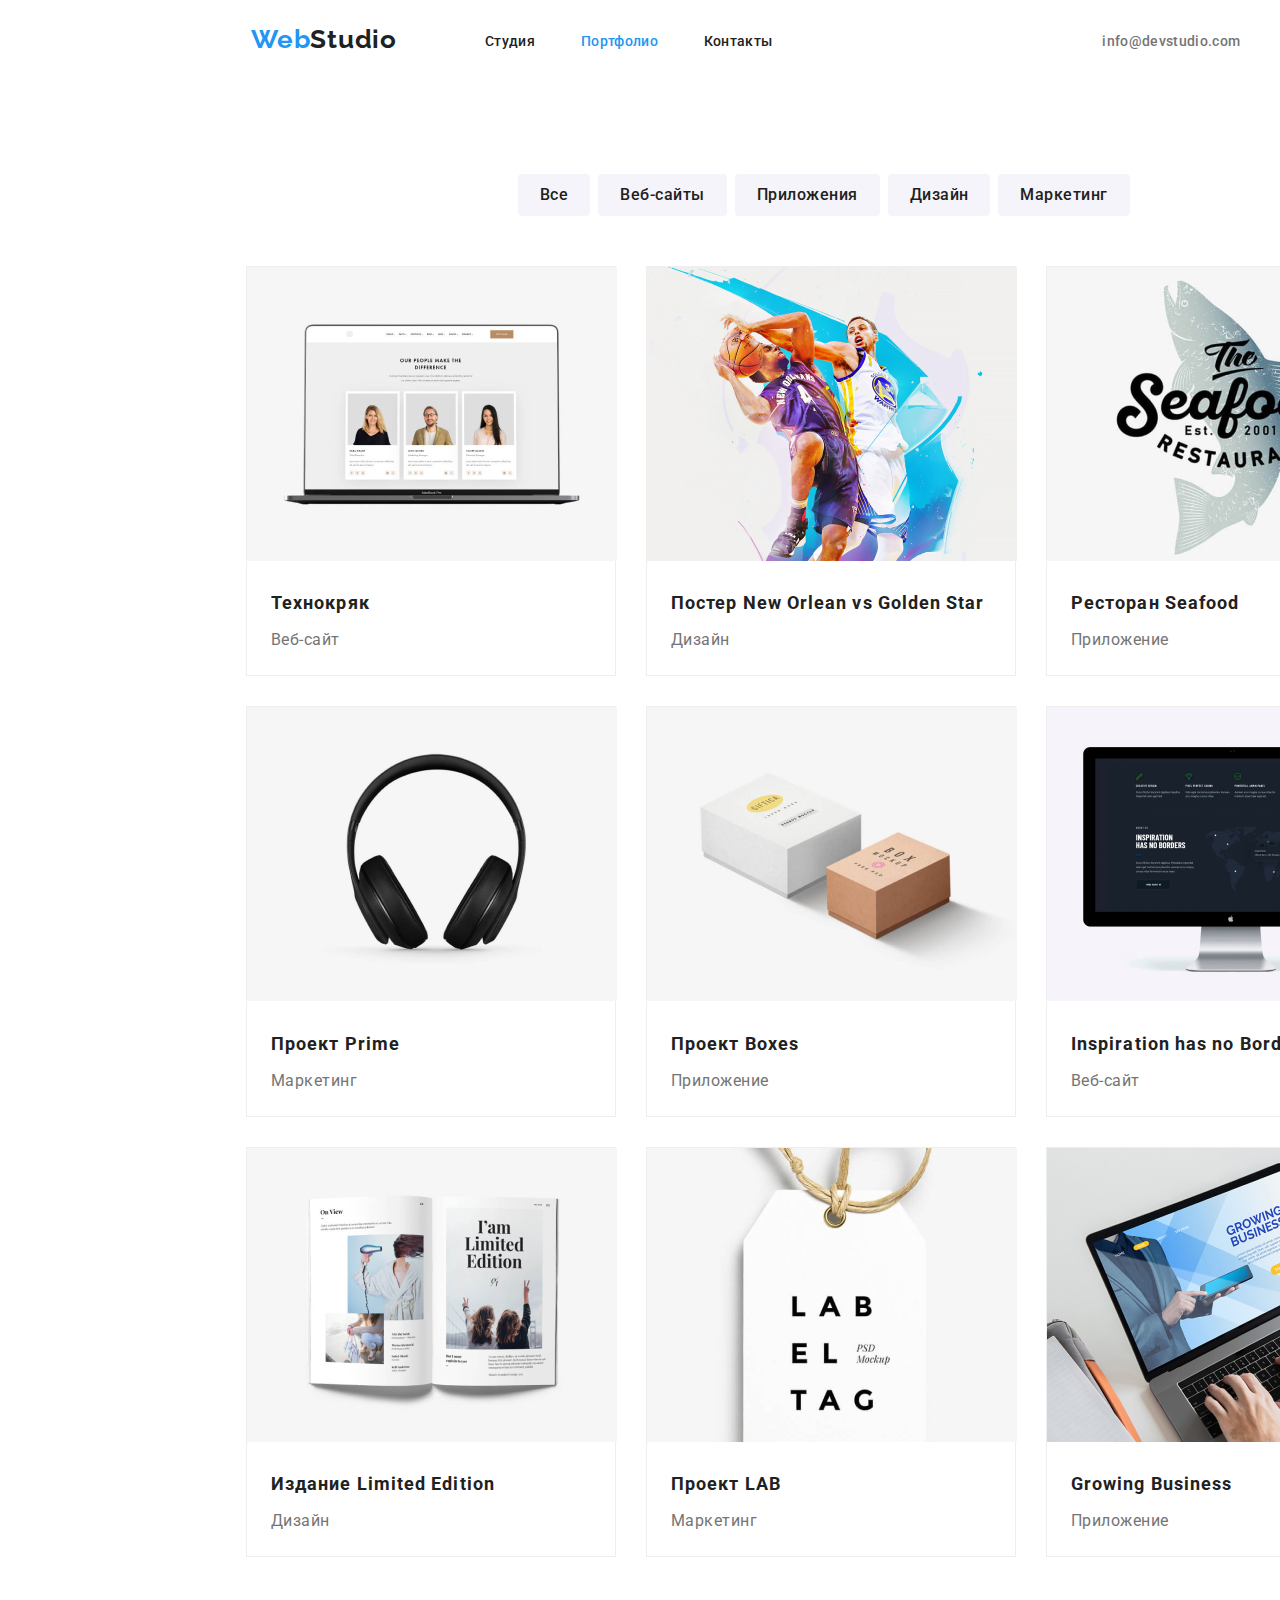
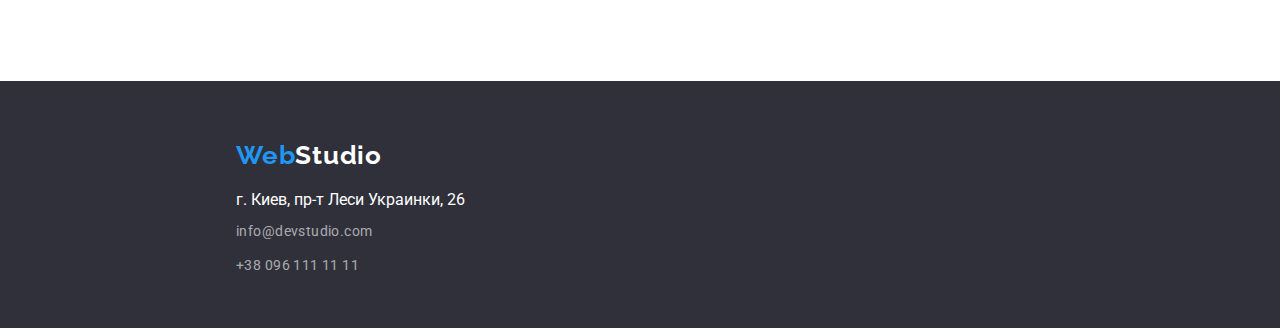
==== portfolio.html @ be562679 "ready for inspection(18.01.2021)" ====
<!DOCTYPE html>
<html lang="en">

<head>
    <meta charset="UTF-8">
    <meta name="viewport" content="width=device-width, initial-scale=1.0">
    <meta http-equiv="X-UA-Compatible" content="IE=Edge">
    <title>Document</title>
    <link rel="preconnect" href="https://fonts.gstatic.com">
    <link href="https://fonts.googleapis.com/css2?family=Raleway:wght@500;700&family=Roboto:wght@400;500;700;900&display=swap"
    rel="stylesheet">
    <link rel="stylesheet" href="./css/normalaize.css"/>
    <link rel="stylesheet" href="./css/styles.css" />
</head>
<body>
    <header>
        <div class="header">
            <!--menu nav-->
        <nav>
            <a class="logo-top" href="./index.html">
                <span class="web">Web</span>Studio
            </a>
            <ul class="navigation">
                <li>
                    <a class="nav-link" href="./index.html" >Студия
                    </a>
                </li>
                <li>
                    <a class="nav-link current" href="./portfolio.html" >Портфолио
                    </a>
                </li>
                <li>
                    <a class="nav-link" href="#" >Контакты
                    </a>
                </li>
            </ul>
        </nav>
        <!--menu nav end-->
        <!-- header contacts -->
        <ul class="contacts">
            <li>
                <a class="contact-mail" href="mailto:info@devstudio.com">info@devstudio.com
                </a>
            </li>
            <li>
                <a class="contact-tel" href="tel:+380961111111">+38 096 111 11 11
                </a>
            </li>
        </ul>
        </div>
        <!-- header contacts end -->
    </header>
    <main>
        <!-- section portfolio-->
        <section>
            <div class="portfolio">
                <h1 hidden>Портфолио</h1>
                <ul class="filters" >
                    <li class="filter-item">
                        <button type="button">Все</button>
                    </li>
                    <li class="filter-item">
                        <button type="button">Веб-сайты</button>
                    </li>
                    <li class="filter-item">
                        <button type="button">Приложения</button>
                    </li>
                    <li class="filter-item">
                        <button type="button">Дизайн</button>
                    </li>
                    <li class="filter-item">
                        <button type="button">Маркетинг</button>
                    </li>
                </ul>
                <h2 hidden>Наши проэкты</h2>
                <ul class="projects">
                    <li class="project-item">
                        <a href="#">
                            <img src="./imagesportfolio/technocriak.jpg" alt= "Технокряк"/>
                            <h3 class="project-title">Технокряк</h3>
                            <p class="project-dicrip">Веб-сайт</p>
                        </a>
                    </li>
                    <li class="project-item">
                        <a href="#">
                            <img src="./imagesportfolio/neworlean.jpg" alt="Постер New Orlean vs Golden Star"/>
                            <h3 class="project-title">Постер New Orlean vs Golden Star</h3>
                            <p class="project-dicrip">Дизайн</p>
                        </a>
                    </li>
                    <li class="project-item">
                        <a href="#">
                            <img src="./imagesportfolio/restoraunt.jpg" alt="Ресторан Seafood"/>
                            <h3 class="project-title">Ресторан Seafood</h3>
                            <p class="project-dicrip">Приложение</p>
                        </a>
                    </li>
                    <li class="project-item">
                        <a href="#">
                            <img src="./imagesportfolio/projectprime.jpg" alt="Проект Prime"/>
                            <h3 class="project-title">Проект Prime</h3>
                            <p class="project-dicrip">Маркетинг</p>
                        </a>
                    </li>
                    <li class="project-item">
                        <a href="#">
                            <img src="./imagesportfolio/projectboxes.jpg" alt="Проект Boxes"/>
                            <h3 class="project-title">Проект Boxes</h3>
                            <p class="project-dicrip">Приложение</p>
                        </a>
                    </li>
                    <li class="project-item">
                        <a href="#">
                            <img src="./imagesportfolio/inspiration.jpg" alt="Inspiration has no Borders"/>
                            <h3 class="project-title">Inspiration has no Borders</h3>
                            <p class="project-dicrip">Веб-сайт</p>
                        </a>
                    </li>
                    <li class="project-item">
                        <a href="#">
                            <img src="./imagesportfolio/limitededition.jpg" alt="Издание Limited Edition"/>
                            <h3 class="project-title">Издание Limited Edition</h3>
                            <p class="project-dicrip">Дизайн</p>
                        </a>
                    </li>
                    <li class="project-item">
                        <a href="#">
                            <img src="./imagesportfolio/projectlab.jpg" alt="Проект LAB"/>
                            <h3 class="project-title">Проект LAB</h3>
                            <p class="project-dicrip">Маркетинг</p>
                        </a>
                    </li>
                    <li class="project-item">
                        <a href="#">
                            <img src="./imagesportfolio/growingbusiness.jpg" alt="Growing Business"/>
                            <h3 class="project-title">Growing Business</h3>
                            <p class="project-dicrip">Приложение</p>
                        </a>
                    </li>
                </ul>
            </div>
        </section>
        <!-- section portfolio end -->
    </main>
    <!-- footer -->
    <footer>
        <div class="footer-content">
            <a class="logo-footer" href="./index.html">
                <span class="web">Web</span>Studio</a>
                <!-- Адресс в подвале  -->
                <address class="footer-address">
                    <ul>
                        <li class="city-address"> г. Киев, пр-т Леси Украинки, 26
                            </li>
                        <li class="footer-mail">
                            <a href="mailto:info@devstudio.com">info@devstudio.com</a>
                        </li>
                        <li class="footer-tel">
                            <a href="tel:+380961111111">+38 096 111 11 11</a>
                        </li>
                    </ul>
                </address>
            </div>
        </footer>
        <!-- footer end -->
    </body>
    </html>
---- css/normalaize.css ----
/*! normalize.css v8.0.1 | MIT License | github.com/necolas/normalize.css */

/* Document
   ========================================================================== */

/**
 * 1. Correct the line height in all browsers.
 * 2. Prevent adjustments of font size after orientation changes in iOS.
 */

html {
  line-height: 1.15; /* 1 */
  -webkit-text-size-adjust: 100%; /* 2 */
}

/* Sections
   ========================================================================== */

/**
 * Remove the margin in all browsers.
 */

body {
  margin: 0;
}

/**
 * Render the `main` element consistently in IE.
 */

main {
  display: block;
}

/**
 * Correct the font size and margin on `h1` elements within `section` and
 * `article` contexts in Chrome, Firefox, and Safari.
 */

h1 {
  font-size: 2em;
  margin: 0.67em 0;
}

/* Grouping content
   ========================================================================== */

/**
 * 1. Add the correct box sizing in Firefox.
 * 2. Show the overflow in Edge and IE.
 */

hr {
  box-sizing: content-box; /* 1 */
  height: 0; /* 1 */
  overflow: visible; /* 2 */
}

/**
 * 1. Correct the inheritance and scaling of font size in all browsers.
 * 2. Correct the odd `em` font sizing in all browsers.
 */

pre {
  font-family: monospace, monospace; /* 1 */
  font-size: 1em; /* 2 */
}

/* Text-level semantics
   ========================================================================== */

/**
 * Remove the gray background on active links in IE 10.
 */

a {
  background-color: transparent;
}

/**
 * 1. Remove the bottom border in Chrome 57-
 * 2. Add the correct text decoration in Chrome, Edge, IE, Opera, and Safari.
 */

abbr[title] {
  border-bottom: none; /* 1 */
  text-decoration: underline; /* 2 */
  text-decoration: underline dotted; /* 2 */
}

/**
 * Add the correct font weight in Chrome, Edge, and Safari.
 */

b,
strong {
  font-weight: bolder;
}

/**
 * 1. Correct the inheritance and scaling of font size in all browsers.
 * 2. Correct the odd `em` font sizing in all browsers.
 */

code,
kbd,
samp {
  font-family: monospace, monospace; /* 1 */
  font-size: 1em; /* 2 */
}

/**
 * Add the correct font size in all browsers.
 */

small {
  font-size: 80%;
}

/**
 * Prevent `sub` and `sup` elements from affecting the line height in
 * all browsers.
 */

sub,
sup {
  font-size: 75%;
  line-height: 0;
  position: relative;
  vertical-align: baseline;
}

sub {
  bottom: -0.25em;
}

sup {
  top: -0.5em;
}

/* Embedded content
   ========================================================================== */

/**
 * Remove the border on images inside links in IE 10.
 */

img {
  border-style: none;
}

/* Forms
   ========================================================================== */

/**
 * 1. Change the font styles in all browsers.
 * 2. Remove the margin in Firefox and Safari.
 */

button,
input,
optgroup,
select,
textarea {
  font-family: inherit; /* 1 */
  font-size: 100%; /* 1 */
  line-height: 1.15; /* 1 */
  margin: 0; /* 2 */
}

/**
 * Show the overflow in IE.
 * 1. Show the overflow in Edge.
 */

button,
input {
  /* 1 */
  overflow: visible;
}

/**
 * Remove the inheritance of text transform in Edge, Firefox, and IE.
 * 1. Remove the inheritance of text transform in Firefox.
 */

button,
select {
  /* 1 */
  text-transform: none;
}

/**
 * Correct the inability to style clickable types in iOS and Safari.
 */

button,
[type="button"],
[type="reset"],
[type="submit"] {
  -webkit-appearance: button;
}

/**
 * Remove the inner border and padding in Firefox.
 */

button::-moz-focus-inner,
[type="button"]::-moz-focus-inner,
[type="reset"]::-moz-focus-inner,
[type="submit"]::-moz-focus-inner {
  border-style: none;
  padding: 0;
}

/**
 * Restore the focus styles unset by the previous rule.
 */

button:-moz-focusring,
[type="button"]:-moz-focusring,
[type="reset"]:-moz-focusring,
[type="submit"]:-moz-focusring {
  outline: 1px dotted ButtonText;
}

/**
 * Correct the padding in Firefox.
 */

fieldset {
  padding: 0.35em 0.75em 0.625em;
}

/**
 * 1. Correct the text wrapping in Edge and IE.
 * 2. Correct the color inheritance from `fieldset` elements in IE.
 * 3. Remove the padding so developers are not caught out when they zero out
 *    `fieldset` elements in all browsers.
 */

legend {
  box-sizing: border-box; /* 1 */
  color: inherit; /* 2 */
  display: table; /* 1 */
  max-width: 100%; /* 1 */
  padding: 0; /* 3 */
  white-space: normal; /* 1 */
}

/**
 * Add the correct vertical alignment in Chrome, Firefox, and Opera.
 */

progress {
  vertical-align: baseline;
}

/**
 * Remove the default vertical scrollbar in IE 10+.
 */

textarea {
  overflow: auto;
}

/**
 * 1. Add the correct box sizing in IE 10.
 * 2. Remove the padding in IE 10.
 */

[type="checkbox"],
[type="radio"] {
  box-sizing: border-box; /* 1 */
  padding: 0; /* 2 */
}

/**
 * Correct the cursor style of increment and decrement buttons in Chrome.
 */

[type="number"]::-webkit-inner-spin-button,
[type="number"]::-webkit-outer-spin-button {
  height: auto;
}

/**
 * 1. Correct the odd appearance in Chrome and Safari.
 * 2. Correct the outline style in Safari.
 */

[type="search"] {
  -webkit-appearance: textfield; /* 1 */
  outline-offset: -2px; /* 2 */
}

/**
 * Remove the inner padding in Chrome and Safari on macOS.
 */

[type="search"]::-webkit-search-decoration {
  -webkit-appearance: none;
}

/**
 * 1. Correct the inability to style clickable types in iOS and Safari.
 * 2. Change font properties to `inherit` in Safari.
 */

::-webkit-file-upload-button {
  -webkit-appearance: button; /* 1 */
  font: inherit; /* 2 */
}

/* Interactive
   ========================================================================== */

/*
 * Add the correct display in Edge, IE 10+, and Firefox.
 */

details {
  display: block;
}

/*
 * Add the correct display in all browsers.
 */

summary {
  display: list-item;
}

/* Misc
   ========================================================================== */

/**
 * Add the correct display in IE 10+.
 */

template {
  display: none;
}

/**
 * Add the correct display in IE 10.
 */

[hidden] {
  display: none;
}
---- css/styles.css ----
:root {
  --title-text-color: #212121;
  --secondary-text-color: #757575;
  --common-lite-color: #ffffff;
  --accent-color: #2196f3;
}
* {
  margin: 0px;
  padding: 0px;
}
body {
  font-family: Roboto, sans-serif;
  font-style: normal;
  font-weight: normal;
  text-decoration: none;
  background: var(--common-lite-color);
}
ul {
  list-style: none;
}
.header {
  padding: 0px 15px 0px 15px;
  margin: 0px;
  width: 1600px;
  height: 80px;
  display: flex;
  letter-spacing: 0.02em;
  border: 0% solid #ececec;
  background: var(--common-lite-color);
}

/* menu nav */
nav {
  padding-left: 236px;
  display: flex;
}
.logo-top {
  padding-top: 24px;
  font-family: Raleway, sans-serif;
  font-weight: 700;
  font-size: 26px;
  line-height: 1.192;
  letter-spacing: 0.03em;
  color: var(--title-text-color);
}
.web {
  color: var(--accent-color);
}
.navigation {
  padding-left: 42px;
  padding-top: 32px;
  display: flex;
  text-align: center;
  font-weight: 500;
}
.nav-link {
  padding-left: 50px;
  color: var(--title-text-color);
}
.nav-link.current {
  color: var(--accent-color);
}
.navigation .nav-link .current {
  color: var(--accent-color);
}
.nav-link {
  padding-left: 46px;
  padding-top: 32px;
  width: 68px;
  font-weight: 500;
  font-size: 14px;
  line-height: 1.142;
  color: var(--title-text-color);
}
.nav-link:hover,
.nav-link:active {
  color: var(--accent-color);
}
/* menu nav end */

/* header vontacts */
.contacts {
  padding-left: 280px;
  padding-top: 32px;
  display: flex;
}
.contact-mail,
.contact-tel {
  padding-left: 50px;
  width: 122px;
  font-weight: 500;
  font-size: 14px;
  line-height: 1.142;
  color: var(--secondary-text-color);
}
.contact-tel:hover,
.contact-mail:hover {
  color: var(--accent-color);
}
/* header vontacts */

/* section hero */
.section-hero {
  margin-top: -30px;
  width: 1600px;
  background: #2f303a;
}
.main-discription {
  margin-left: 482px;
  padding-top: 200px;
  width: 700px;
  font-weight: 900;
  font-size: 44px;
  line-height: 1.363;
  text-align: center;
  letter-spacing: 0.06em;
  text-transform: uppercase;
  color: var(--common-lite-color);
}
.order-service {
  margin-bottom: 200px;
  margin-left: 732px;
  padding-top: 10px;
  padding-left: 32px;
  padding-right: 32px;
  padding-bottom: 10px;
  font-weight: 700;
  font-size: 16px;
  line-height: 1.875;
  color: var(--common-lite-color);
  background-color: var(--accent-color);
  border-radius: 4px;
  box-shadow: 0px 4px 4px rgba(61, 11, 11, 0.15);
  cursor: pointer;
}
/* section hero end */

/* section features */
.features-section {
  margin-top: 94px;
  width: 1170px;
  margin-left: 216px;
}
.features-title {
  text-align: center;
  visibility: hidden;
}
.features {
  width: 1170px;
  display: flex;
  flex-direction: row;
  font-size: 14px;
  line-height: 1.714;
  color: var(--common-lite-color);
}
.details {
  padding-right: 30px;
  left: 216px;
  width: 270px;
  letter-spacing: 0.03em;
  color: var(--secondary-text-color);
}
.details-items {
  padding-bottom: 10px;
  font-style: normal;
  font-weight: 700;
  font-size: 14px;
  line-height: 1.142;
  letter-spacing: 0.03em;
  text-transform: uppercase;
  color: var(--title-text-color);
}
/* section features end */

/* section what we do */
.what-we-do-section {
  width: 1170px;
  padding: 0px;
  margin: 0px;
}
.what-we-do-title {
  padding-top: 94px;
  padding-left: 612px;
  height: 42px;
  font-weight: 700;
  font-size: 36px;
  line-height: 1.166;
  letter-spacing: 0.03em;
  color: var(--title-text-color);
}
.what-we-do {
  padding-left: 216px;
  padding-top: 50px;
  padding-bottom: 94px;
  display: flex;
  text-align: center;
}
.what-we-do-items {
  padding-right: 30px;
}
/* section what we do end */

/* section team */
.team-section {
  width: 1600px;
  background-color: #f5f4fa;
}
.team-title {
  padding-top: 94px;
  padding-bottom: 50px;
  font-weight: 700;
  font-size: 36px;
  text-align: center;
  letter-spacing: 0.03em;
  color: var(--title-text-color);
}
.team {
  padding-left: 216px;
  padding-bottom: 94px;
  width: 1170px;
  height: 368px;
  display: flex;
  flex-wrap: nowrap;
  font-size: 16px;
  line-height: 1.25;
  text-align: center;
}
.team-members {
  margin-right: 30px;
  padding-top: 0px;
  width: 270px;
  flex-basis: calc(100% / 3 - 20px);
  text-align: center;
  border-radius: 4px;
  border-radius: 0px 0px 4px 4px;
  color: var(--title-text-color);
  background-color: var(--common-lite-color);
  box-shadow: 0px 1px 3px rgba(0, 0, 0, 0.12), 0px 1px 1px rgba(0, 0, 0, 0.14),
    0px 2px 1px rgba(0, 0, 0, 0.2);
}
.team-member {
  padding-top: 30px;
  font-weight: 500;
  font-size: 16px;
  line-height: 1.25;
  letter-spacing: 0.03em;
  color: var(--title-text-color);
}
.team-member-position {
  padding-top: 10px;
  text-align: center;
  letter-spacing: 0.03em;
  color: var(--secondary-text-color);
}
/* section team end */

/* footer */
footer {
  width: 1600px;
  text-decoration: none;
  background: #2f303a;
}
.footer-content {
  padding-top: 60px;
  padding-left: 236px;
}
.logo-footer {
  font-family: Raleway, sans-serif;
  font-weight: 700;
  font-size: 26px;
  line-height: 1.153;
  letter-spacing: 0.03em;
  color: var(--common-lite-color);
}
.footer-address {
  padding-top: 20px;
  padding-bottom: 50px;
  font-style: inherit;
  text-decoration: none;
  color: var(--common-lite-color);
}
.footer-mail,
.city-address {
  padding-bottom: 10px;
}
.footer-tel a,
.footer-mail a {
  padding-bottom: 10px;
  font-size: 14px;
  line-height: 1.714;
  letter-spacing: 0.03em;
  color: rgba(255, 255, 255, 0.6);
}
.footer-tel:hover,
.footer-mail:hover {
  color: var(--accent-color);
}
/* footer end */

/* section portfolio */
.portfolio {
  margin: 0px;
  padding: 0px;
  width: 1170px;
}
.filters {
  padding-left: 518px;
  padding-top: 94px;
  display: flex;
  border-radius: 4px;
}
.filter-item button {
  margin-right: 8px;
  padding-left: 22px;
  padding-right: 22px;
  padding-bottom: 8px;
  padding-top: 8px;
  font-weight: 500;
  font-size: 16px;
  line-height: 1.625;
  text-align: center;
  letter-spacing: 0.03em;
  border-radius: 4px;
  color: var(--title-text-color);
  background: #f5f4fa;
  border: none;
  cursor: pointer;
}
.filter-item:active button,
.filter-item:hover button {
  border: none;
  background: var(--accent-color);
  color: var(--common-lite-color);
}
a {
  text-decoration: none;
}
.projects {
  padding-left: 216px;
  padding-top: 50px;
  padding-bottom: 94px;
  width: 1200px;
  display: flex;
  flex-wrap: wrap;
  text-align: center;
}
.project-item {
  margin-bottom: 30px;
  margin-left: 30px;
  width: 370px;
  box-sizing: border-box;
  text-align: left;
  background: var(--common-lite-color);
  border: 1px solid #eeeeee;
}
.project-title {
  padding-top: 20px;
  padding-left: 24px;
  width: 322px;
  font-weight: 700;
  font-size: 18px;
  line-height: 2;
  letter-spacing: 0.06em;
  color: var(--title-text-color);
}
.project-dicrip {
  padding-left: 24px;
  padding-bottom: 20px;
  padding-top: 4px;
  width: 322px;
  font-size: 16px;
  line-height: 1.875;
  letter-spacing: 0.03em;
  color: var(--secondary-text-color);
}
/* section portfolio end*/
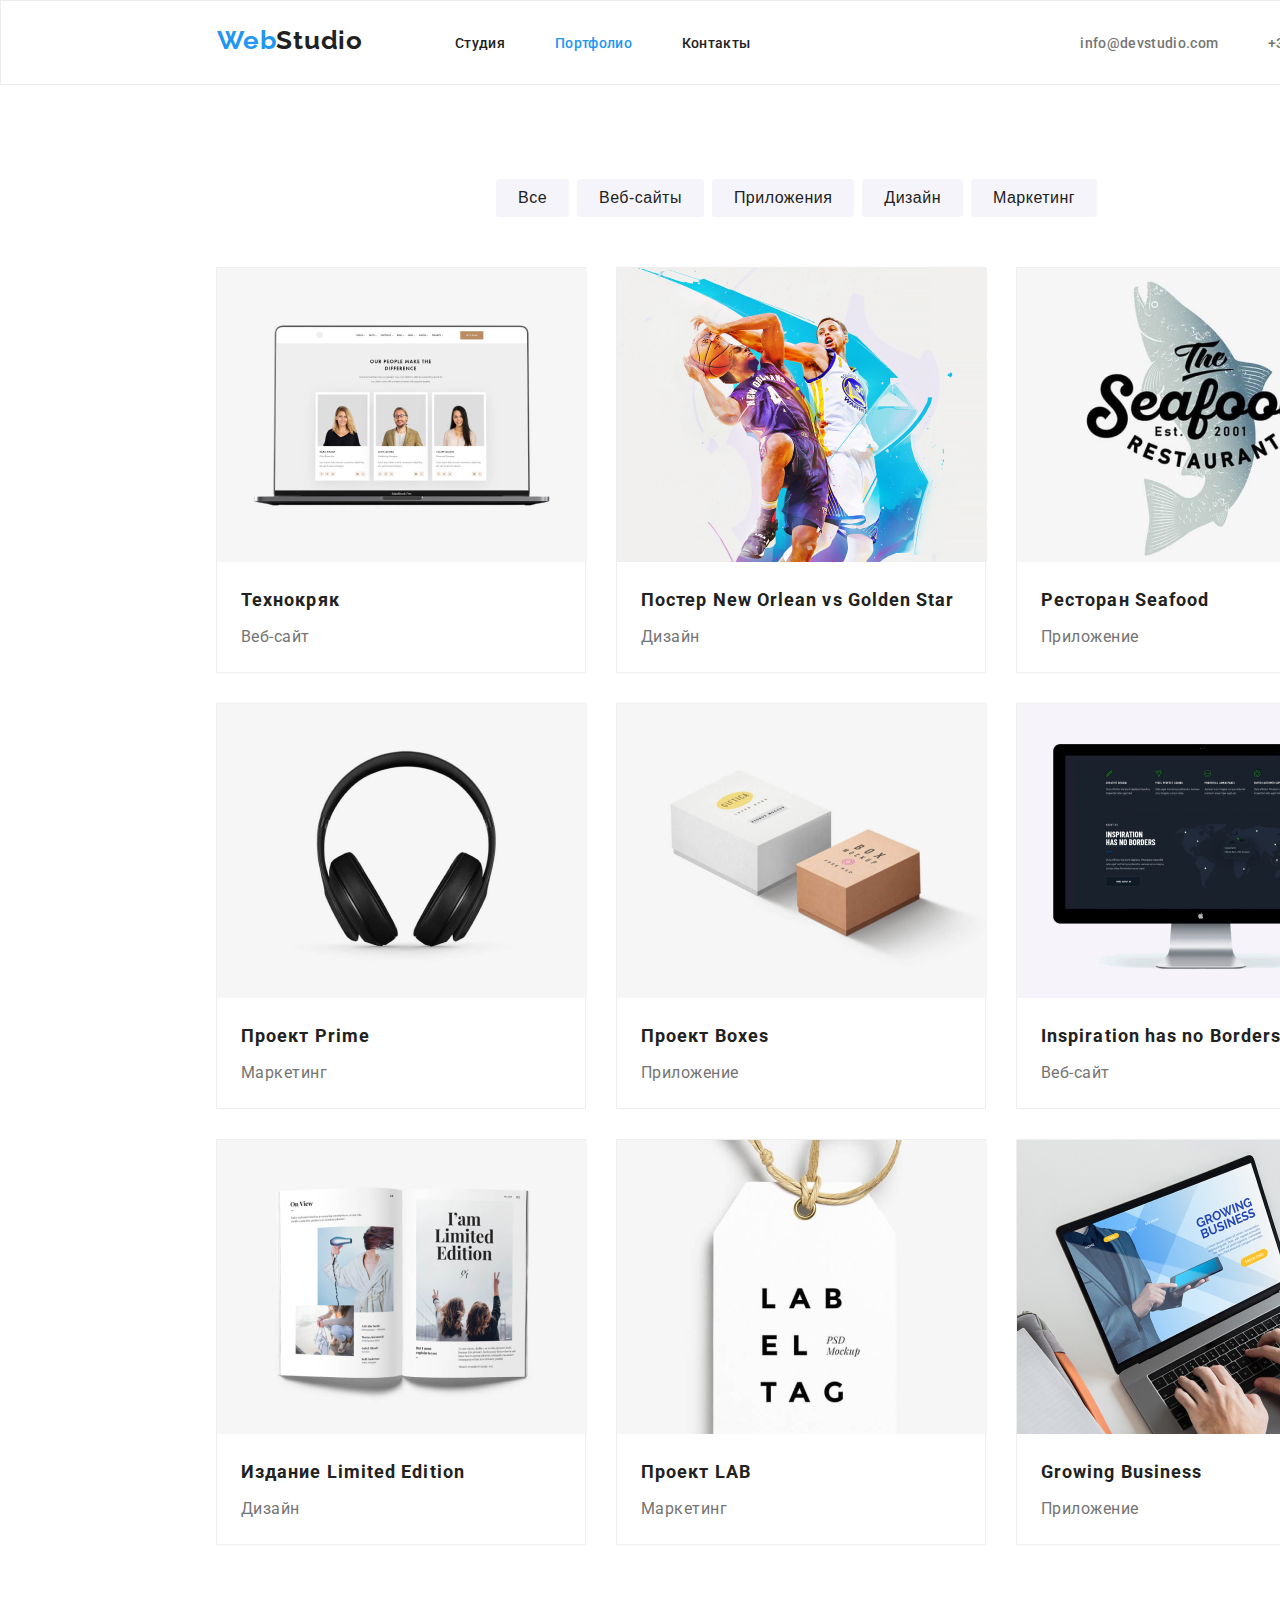
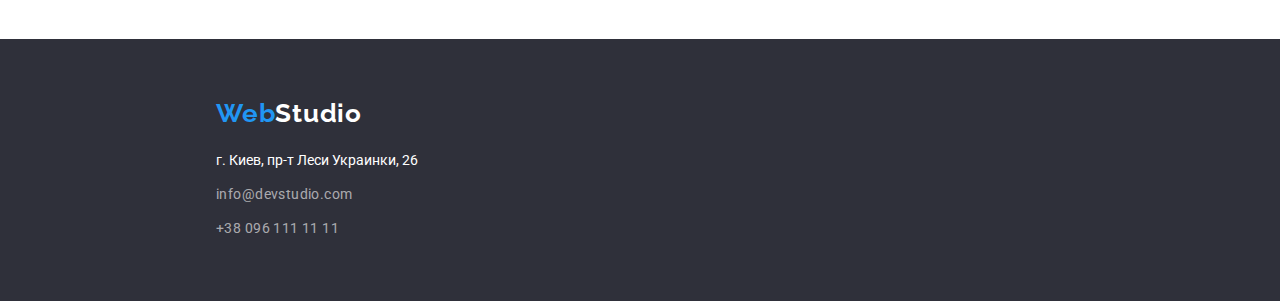
==== commit 9dfdb71b: "Corrections done(22.01.2021) ready" ====
--- a/portfolio.html
+++ b/portfolio.html
@@ -6,10 +6,12 @@
     <meta name="viewport" content="width=device-width, initial-scale=1.0">
     <meta http-equiv="X-UA-Compatible" content="IE=Edge">
     <title>Document</title>
+    <link rel="stylesheet" href="https://cdnjs.cloudflare.com/ajax/libs/modern-normalize/1.0.0/modern-normalize.min.css"
+        integrity="sha512-ISS7cAi1PEhQ8jnbJpJZMd29NlhNj4AWYyLOSp2CE/CsHxTCu+r+t0D2yoJudVrd0/8fTVPUVDzY5Tvli75u/g=="
+        crossorigin="anonymous"/>
     <link rel="preconnect" href="https://fonts.gstatic.com">
     <link href="https://fonts.googleapis.com/css2?family=Raleway:wght@500;700&family=Roboto:wght@400;500;700;900&display=swap"
     rel="stylesheet">
-    <link rel="stylesheet" href="./css/normalaize.css"/>
     <link rel="stylesheet" href="./css/styles.css" />
 </head>
 <body>
@@ -21,15 +23,15 @@
                 <span class="web">Web</span>Studio
             </a>
             <ul class="navigation">
-                <li>
-                    <a class="nav-link" href="./index.html" >Студия
+                <li class="nav-list">
+                    <a class="nav-link" href="./index.html">Студия
                     </a>
                 </li>
-                <li>
-                    <a class="nav-link current" href="./portfolio.html" >Портфолио
+                <li class="nav-list" >
+                    <a class="nav-link nav-link-current" href="./portfolio.html">Портфолио
                     </a>
                 </li>
-                <li>
+                <li class="nav-list">
                     <a class="nav-link" href="#" >Контакты
                     </a>
                 </li>
@@ -38,13 +40,11 @@
         <!--menu nav end-->
         <!-- header contacts -->
         <ul class="contacts">
-            <li>
-                <a class="contact-mail" href="mailto:info@devstudio.com">info@devstudio.com
-                </a>
+            <li class="contact-list">
+                <a class="contact-link" href="mailto:info@devstudio.com">info@devstudio.com</a>
             </li>
-            <li>
-                <a class="contact-tel" href="tel:+380961111111">+38 096 111 11 11
-                </a>
+            <li class="contact-list">
+                <a class="contact-link" href="tel:+380961111111">+38 096 111 11 11</a>
             </li>
         </ul>
         </div>
@@ -74,64 +74,64 @@
                 </ul>
                 <h2 hidden>Наши проэкты</h2>
                 <ul class="projects">
-                    <li class="project-item">
-                        <a href="#">
+                    <li class="project-list">
+                        <a class="project-link" href="#">
                             <img src="./imagesportfolio/technocriak.jpg" alt= "Технокряк"/>
                             <h3 class="project-title">Технокряк</h3>
                             <p class="project-dicrip">Веб-сайт</p>
                         </a>
                     </li>
-                    <li class="project-item">
-                        <a href="#">
+                    <li class="project-list">
+                        <a class="project-link" href="#">
                             <img src="./imagesportfolio/neworlean.jpg" alt="Постер New Orlean vs Golden Star"/>
                             <h3 class="project-title">Постер New Orlean vs Golden Star</h3>
                             <p class="project-dicrip">Дизайн</p>
                         </a>
                     </li>
-                    <li class="project-item">
-                        <a href="#">
+                    <li class="project-list">
+                        <a class="project-link" href="#">
                             <img src="./imagesportfolio/restoraunt.jpg" alt="Ресторан Seafood"/>
                             <h3 class="project-title">Ресторан Seafood</h3>
                             <p class="project-dicrip">Приложение</p>
                         </a>
                     </li>
-                    <li class="project-item">
-                        <a href="#">
+                    <li class="project-list">
+                        <a class="project-link" href="#">
                             <img src="./imagesportfolio/projectprime.jpg" alt="Проект Prime"/>
                             <h3 class="project-title">Проект Prime</h3>
                             <p class="project-dicrip">Маркетинг</p>
                         </a>
                     </li>
-                    <li class="project-item">
-                        <a href="#">
+                    <li class="project-list">
+                        <a class="project-link" href="#">
                             <img src="./imagesportfolio/projectboxes.jpg" alt="Проект Boxes"/>
                             <h3 class="project-title">Проект Boxes</h3>
                             <p class="project-dicrip">Приложение</p>
                         </a>
                     </li>
-                    <li class="project-item">
-                        <a href="#">
+                    <li class="project-list">
+                        <a class="project-link" href="#">
                             <img src="./imagesportfolio/inspiration.jpg" alt="Inspiration has no Borders"/>
                             <h3 class="project-title">Inspiration has no Borders</h3>
                             <p class="project-dicrip">Веб-сайт</p>
                         </a>
                     </li>
-                    <li class="project-item">
-                        <a href="#">
+                    <li class="project-list">
+                        <a class="project-link" href="#">
                             <img src="./imagesportfolio/limitededition.jpg" alt="Издание Limited Edition"/>
                             <h3 class="project-title">Издание Limited Edition</h3>
                             <p class="project-dicrip">Дизайн</p>
                         </a>
                     </li>
-                    <li class="project-item">
-                        <a href="#">
+                    <li class="project-list">
+                        <a class="project-link" href="#">
                             <img src="./imagesportfolio/projectlab.jpg" alt="Проект LAB"/>
                             <h3 class="project-title">Проект LAB</h3>
                             <p class="project-dicrip">Маркетинг</p>
                         </a>
                     </li>
-                    <li class="project-item">
-                        <a href="#">
+                    <li class="project-list">
+                        <a class="project-link" href="#">
                             <img src="./imagesportfolio/growingbusiness.jpg" alt="Growing Business"/>
                             <h3 class="project-title">Growing Business</h3>
                             <p class="project-dicrip">Приложение</p>
@@ -143,8 +143,8 @@
         <!-- section portfolio end -->
     </main>
     <!-- footer -->
-    <footer>
-        <div class="footer-content">
+    <footer class="footer-content">
+        <div class="footer-container">
             <a class="logo-footer" href="./index.html">
                 <span class="web">Web</span>Studio</a>
                 <!-- Адресс в подвале  -->
@@ -153,10 +153,10 @@
                         <li class="city-address"> г. Киев, пр-т Леси Украинки, 26
                             </li>
                         <li class="footer-mail">
-                            <a href="mailto:info@devstudio.com">info@devstudio.com</a>
+                            <a class="footer-mail-link" href="mailto:info@devstudio.com">info@devstudio.com</a>
                         </li>
                         <li class="footer-tel">
-                            <a href="tel:+380961111111">+38 096 111 11 11</a>
+                            <a class="footer-tel-link" href="tel:+380961111111">+38 096 111 11 11</a>
                         </li>
                     </ul>
                 </address>
--- a/css/styles.css
+++ b/css/styles.css
@@ -7,6 +7,7 @@
 * {
   margin: 0px;
   padding: 0px;
+  /* outline: 1px solid red; */
 }
 body {
   font-family: Roboto, sans-serif;
@@ -18,60 +19,57 @@
 ul {
   list-style: none;
 }
+img {
+  display: block;
+}
 .header {
-  padding: 0px 15px 0px 15px;
-  margin: 0px;
   width: 1600px;
-  height: 80px;
   display: flex;
   letter-spacing: 0.02em;
-  border: 0% solid #ececec;
+  border: 1px solid #ececec;
   background: var(--common-lite-color);
 }
 
 /* menu nav */
 nav {
-  padding-left: 236px;
+  padding-left: 216px;
   display: flex;
 }
 .logo-top {
   padding-top: 24px;
+  padding-bottom: 24px;
   font-family: Raleway, sans-serif;
   font-weight: 700;
   font-size: 26px;
   line-height: 1.192;
   letter-spacing: 0.03em;
+  text-decoration: none;
   color: var(--title-text-color);
 }
 .web {
   color: var(--accent-color);
 }
 .navigation {
-  padding-left: 42px;
+  margin-left: 92px;
+  display: flex;
+  font-weight: 500;
+}
+.nav-list {
   padding-top: 32px;
-  display: flex;
-  text-align: center;
-  font-weight: 500;
+  padding-bottom: 32px;
+}
+.nav-list:not(:first-child) {
+  margin-left: 50px;
 }
 .nav-link {
-  padding-left: 50px;
-  color: var(--title-text-color);
-}
-.nav-link.current {
-  color: var(--accent-color);
-}
-.navigation .nav-link .current {
-  color: var(--accent-color);
-}
-.nav-link {
-  padding-left: 46px;
-  padding-top: 32px;
   width: 68px;
-  font-weight: 500;
+  font-weight: inherit;
   font-size: 14px;
   line-height: 1.142;
-  color: var(--title-text-color);
-}
+  text-decoration: none;
+  color: var(--title-text-color);
+}
+.nav-link-current,
 .nav-link:hover,
 .nav-link:active {
   color: var(--accent-color);
@@ -80,35 +78,39 @@
 
 /* header vontacts */
 .contacts {
-  padding-left: 280px;
   padding-top: 32px;
-  display: flex;
-}
-.contact-mail,
-.contact-tel {
-  padding-left: 50px;
+  padding-bottom: 32px;
+  margin-left: 330px;
+  display: flex;
+  text-align: center;
+}
+.contact-link {
   width: 122px;
   font-weight: 500;
   font-size: 14px;
   line-height: 1.142;
+  text-decoration: none;
   color: var(--secondary-text-color);
 }
-.contact-tel:hover,
-.contact-mail:hover {
+.contact-link:hover {
   color: var(--accent-color);
 }
+.contact-list:not(:first-child) {
+  margin-left: 50px;
+}
 /* header vontacts */
 
 /* section hero */
-.section-hero {
-  margin-top: -30px;
+.container-hero {
+  padding-top: 200px;
+  padding-bottom: 200px;
   width: 1600px;
+  height: 600px;
   background: #2f303a;
 }
 .main-discription {
-  margin-left: 482px;
-  padding-top: 200px;
-  width: 700px;
+  margin-left: 452px;
+  width: 696px;
   font-weight: 900;
   font-size: 44px;
   line-height: 1.363;
@@ -118,12 +120,13 @@
   color: var(--common-lite-color);
 }
 .order-service {
-  margin-bottom: 200px;
-  margin-left: 732px;
+  margin-top: 30px;
+  margin-left: 700px;
   padding-top: 10px;
   padding-left: 32px;
   padding-right: 32px;
   padding-bottom: 10px;
+  width: 200px;
   font-weight: 700;
   font-size: 16px;
   line-height: 1.875;
@@ -136,8 +139,8 @@
 /* section hero end */
 
 /* section features */
-.features-section {
-  margin-top: 94px;
+.features-container {
+  padding-top: 94px;
   width: 1170px;
   margin-left: 216px;
 }
@@ -154,14 +157,15 @@
   color: var(--common-lite-color);
 }
 .details {
-  padding-right: 30px;
+  margin-right: 30px;
   left: 216px;
   width: 270px;
   letter-spacing: 0.03em;
   color: var(--secondary-text-color);
 }
 .details-items {
-  padding-bottom: 10px;
+  margin-bottom: 10px;
+  width: 270px;
   font-style: normal;
   font-weight: 700;
   font-size: 14px;
@@ -170,17 +174,23 @@
   text-transform: uppercase;
   color: var(--title-text-color);
 }
+.details-discr {
+  width: 270px;
+  padding-bottom: 3px;
+  padding-top: 3px;
+}
 /* section features end */
 
 /* section what we do */
-.what-we-do-section {
-  width: 1170px;
-  padding: 0px;
-  margin: 0px;
+.what-we-do-container {
+  margin-left: 216px;
+  margin-top: 94px;
+  padding-bottom: 94px;
+  width: 1170px;
 }
 .what-we-do-title {
-  padding-top: 94px;
-  padding-left: 612px;
+  margin-bottom: 50px;
+  padding-left: 398px;
   height: 42px;
   font-weight: 700;
   font-size: 36px;
@@ -189,9 +199,6 @@
   color: var(--title-text-color);
 }
 .what-we-do {
-  padding-left: 216px;
-  padding-top: 50px;
-  padding-bottom: 94px;
   display: flex;
   text-align: center;
 }
@@ -205,9 +212,17 @@
   width: 1600px;
   background-color: #f5f4fa;
 }
+.team-container {
+  margin-left: 216px;
+  padding-top: 94px;
+  padding-bottom: 94px;
+  width: 1170px;
+  background-color: #f5f4fa;
+}
 .team-title {
-  padding-top: 94px;
-  padding-bottom: 50px;
+  margin-bottom: 50px;
+  margin-left: 452px;
+  width: 266px;
   font-weight: 700;
   font-size: 36px;
   text-align: center;
@@ -215,7 +230,6 @@
   color: var(--title-text-color);
 }
 .team {
-  padding-left: 216px;
   padding-bottom: 94px;
   width: 1170px;
   height: 368px;
@@ -226,14 +240,16 @@
   text-align: center;
 }
 .team-members {
+  padding-top: 0px;
+  text-align: center;
+  color: var(--title-text-color);
+}
+.team-members:not(:last-child) {
   margin-right: 30px;
-  padding-top: 0px;
-  width: 270px;
+}
+.team-member-data {
   flex-basis: calc(100% / 3 - 20px);
-  text-align: center;
-  border-radius: 4px;
   border-radius: 0px 0px 4px 4px;
-  color: var(--title-text-color);
   background-color: var(--common-lite-color);
   box-shadow: 0px 1px 3px rgba(0, 0, 0, 0.12), 0px 1px 1px rgba(0, 0, 0, 0.14),
     0px 2px 1px rgba(0, 0, 0, 0.2);
@@ -247,7 +263,8 @@
   color: var(--title-text-color);
 }
 .team-member-position {
-  padding-top: 10px;
+  margin-top: 10px;
+  padding-bottom: 30px;
   text-align: center;
   letter-spacing: 0.03em;
   color: var(--secondary-text-color);
@@ -255,14 +272,16 @@
 /* section team end */
 
 /* footer */
-footer {
+.footer-content {
   width: 1600px;
   text-decoration: none;
   background: #2f303a;
 }
-.footer-content {
+.footer-container {
+  margin-left: 216px;
   padding-top: 60px;
-  padding-left: 236px;
+  padding-bottom: 60px;
+  width: 231px;
 }
 .logo-footer {
   font-family: Raleway, sans-serif;
@@ -270,51 +289,58 @@
   font-size: 26px;
   line-height: 1.153;
   letter-spacing: 0.03em;
+  text-decoration: none;
   color: var(--common-lite-color);
 }
 .footer-address {
   padding-top: 20px;
-  padding-bottom: 50px;
+  font-size: 14px;
+  line-height: 1.714;
   font-style: inherit;
   text-decoration: none;
   color: var(--common-lite-color);
 }
 .footer-mail,
 .city-address {
-  padding-bottom: 10px;
-}
-.footer-tel a,
-.footer-mail a {
-  padding-bottom: 10px;
-  font-size: 14px;
-  line-height: 1.714;
-  letter-spacing: 0.03em;
+  margin-bottom: 10px;
+}
+.footer-mail,
+.footer-tel {
+  line-height: ;
+}
+.footer-tel-link,
+.footer-mail-link {
+  font-size: inherit;
+  line-height: inherit;
+  letter-spacing: 0.03em;
+  text-decoration: none;
   color: rgba(255, 255, 255, 0.6);
 }
-.footer-tel:hover,
-.footer-mail:hover {
+.footer-tel-link:hover,
+.footer-mail-link:hover {
   color: var(--accent-color);
 }
 /* footer end */
 
 /* section portfolio */
 .portfolio {
-  margin: 0px;
-  padding: 0px;
+  margin-top: 94px;
+  margin-left: 216px;
+  margin-bottom: 94px;
   width: 1170px;
 }
 .filters {
-  padding-left: 518px;
-  padding-top: 94px;
+  margin-left: 280px;
+  width: 612px;
   display: flex;
   border-radius: 4px;
 }
 .filter-item button {
-  margin-right: 8px;
+  margin-bottom: 16px;
   padding-left: 22px;
   padding-right: 22px;
-  padding-bottom: 8px;
-  padding-top: 8px;
+  padding-bottom: 6px;
+  padding-top: 6px;
   font-weight: 500;
   font-size: 16px;
   line-height: 1.625;
@@ -325,26 +351,27 @@
   background: #f5f4fa;
   border: none;
   cursor: pointer;
+}
+.filter-item:not(:last-child) {
+  margin-right: 8px;
 }
 .filter-item:active button,
 .filter-item:hover button {
   border: none;
   background: var(--accent-color);
   color: var(--common-lite-color);
-}
-a {
-  text-decoration: none;
+  box-shadow: 0px 3px 1px rgba(0, 0, 0, 0.1), 0px 1px 2px rgba(0, 0, 0, 0.08),
+    0px 2px 2px rgba(0, 0, 0, 0.12);
+  border-radius: 4px;
 }
 .projects {
-  padding-left: 216px;
-  padding-top: 50px;
-  padding-bottom: 94px;
-  width: 1200px;
+  margin-top: 34px;
+  width: 1170px;
   display: flex;
   flex-wrap: wrap;
   text-align: center;
 }
-.project-item {
+.project-list {
   margin-bottom: 30px;
   margin-left: 30px;
   width: 370px;
@@ -353,20 +380,32 @@
   background: var(--common-lite-color);
   border: 1px solid #eeeeee;
 }
+.project-list:nth-child(3n + 1) {
+  margin-left: 0px;
+}
+.project-list:nth-child(n + 7) {
+  margin-bottom: 0px;
+}
+.project-link {
+  text-decoration: none;
+  margin: 0px;
+  padding: 0px;
+}
 .project-title {
-  padding-top: 20px;
-  padding-left: 24px;
+  margin-top: 20px;
+  margin-left: 24px;
+  margin-bottom: 4px;
   width: 322px;
   font-weight: 700;
   font-size: 18px;
   line-height: 2;
   letter-spacing: 0.06em;
   color: var(--title-text-color);
+  text-decoration: none;
 }
 .project-dicrip {
-  padding-left: 24px;
-  padding-bottom: 20px;
-  padding-top: 4px;
+  margin-left: 24px;
+  margin-bottom: 20px;
   width: 322px;
   font-size: 16px;
   line-height: 1.875;
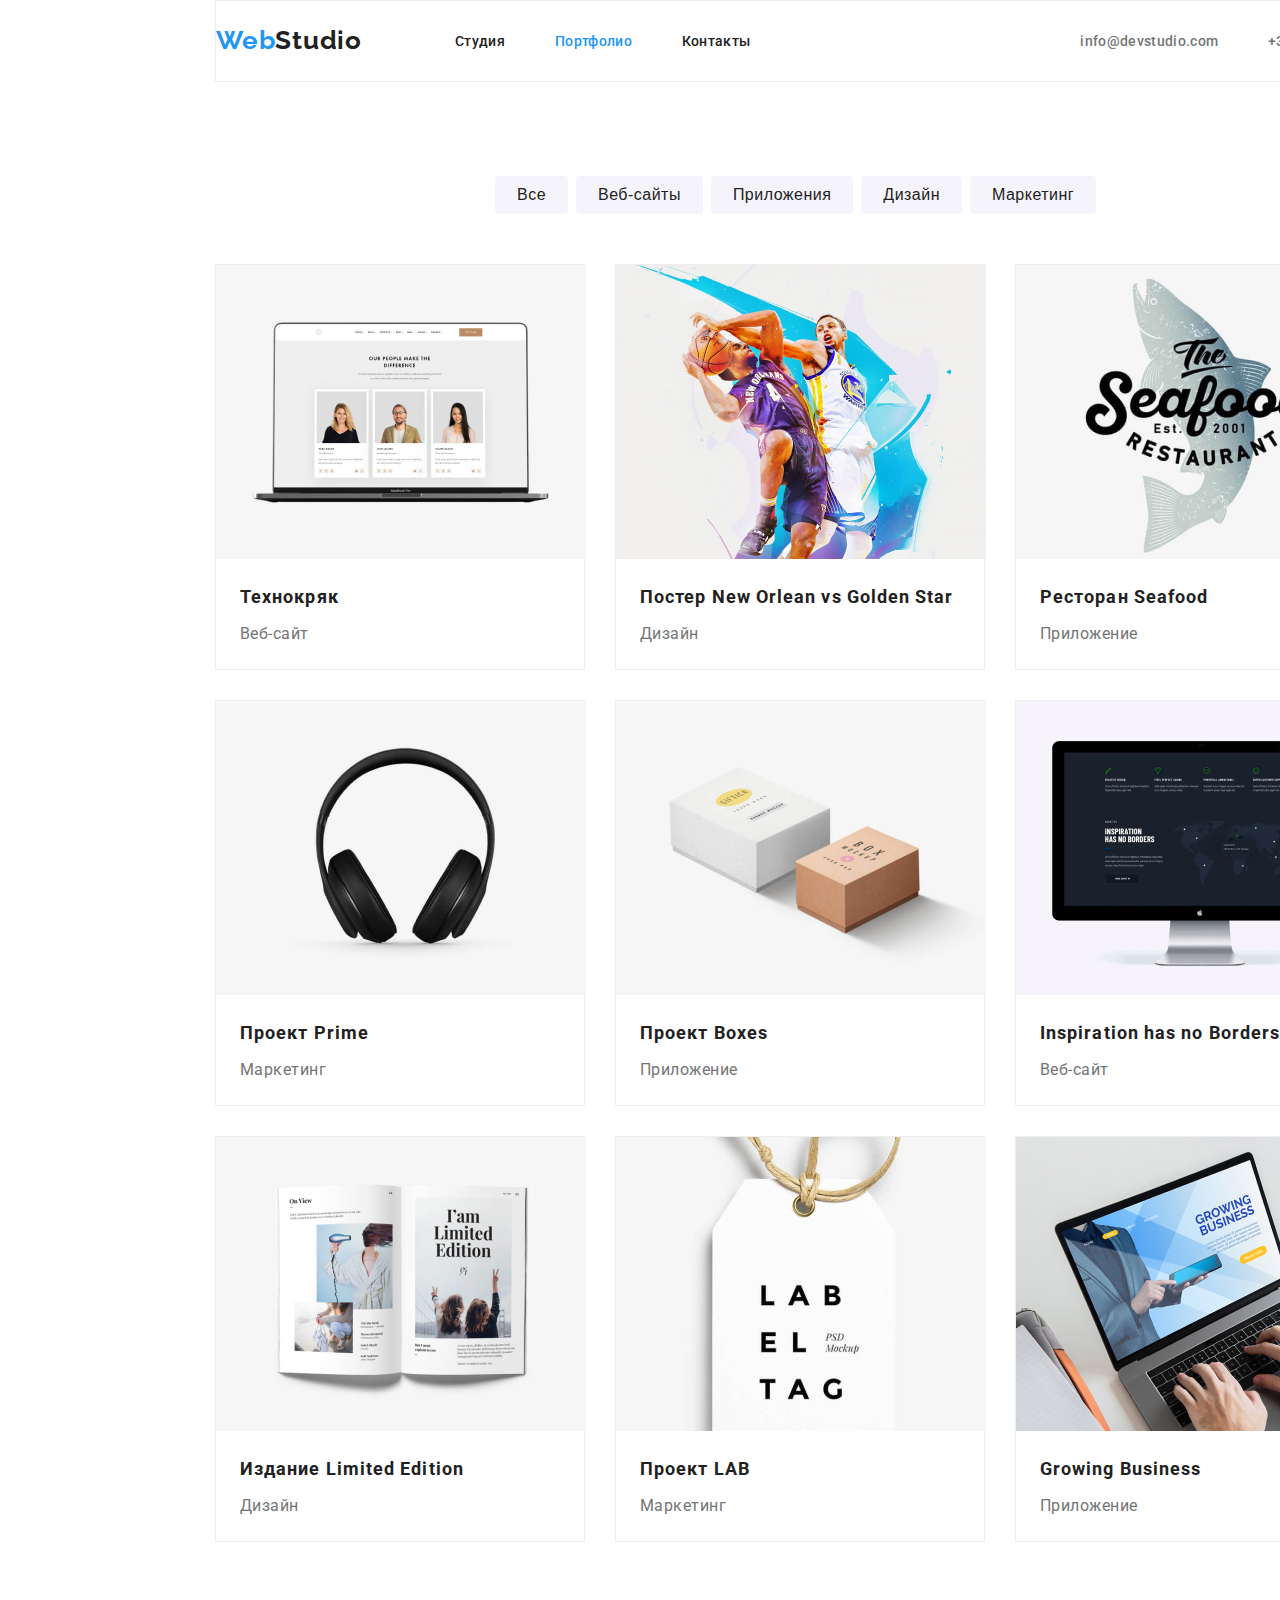
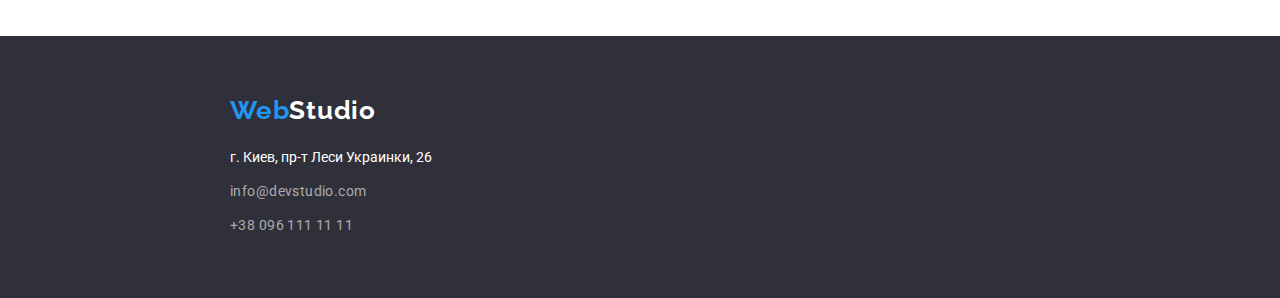
==== commit dcc061b2: "Edited according to recomendations (23.01.2021))" ====
--- a/portfolio.html
+++ b/portfolio.html
@@ -5,7 +5,7 @@
     <meta charset="UTF-8">
     <meta name="viewport" content="width=device-width, initial-scale=1.0">
     <meta http-equiv="X-UA-Compatible" content="IE=Edge">
-    <title>Document</title>
+    <title>Портфолио</title>
     <link rel="stylesheet" href="https://cdnjs.cloudflare.com/ajax/libs/modern-normalize/1.0.0/modern-normalize.min.css"
         integrity="sha512-ISS7cAi1PEhQ8jnbJpJZMd29NlhNj4AWYyLOSp2CE/CsHxTCu+r+t0D2yoJudVrd0/8fTVPUVDzY5Tvli75u/g=="
         crossorigin="anonymous"/>
@@ -16,23 +16,23 @@
 </head>
 <body>
     <header>
-        <div class="header">
+        <div class="header-container">
             <!--menu nav-->
-        <nav>
-            <a class="logo-top" href="./index.html">
+        <nav class="nav-list">
+            <a class="logo-top link-effects" href="./index.html">
                 <span class="web">Web</span>Studio
             </a>
             <ul class="navigation">
                 <li class="nav-list">
-                    <a class="nav-link" href="./index.html">Студия
+                    <a class="nav-link link-effects" href="./index.html">Студия
                     </a>
                 </li>
                 <li class="nav-list" >
-                    <a class="nav-link nav-link-current" href="./portfolio.html">Портфолио
+                    <a class="nav-link nav-link-current link-effects" href="./portfolio.html">Портфолио
                     </a>
                 </li>
                 <li class="nav-list">
-                    <a class="nav-link" href="#" >Контакты
+                    <a class="nav-link link-effects" href="#" >Контакты
                     </a>
                 </li>
             </ul>
@@ -41,10 +41,10 @@
         <!-- header contacts -->
         <ul class="contacts">
             <li class="contact-list">
-                <a class="contact-link" href="mailto:info@devstudio.com">info@devstudio.com</a>
+                <a class="contact-link link-effects" href="mailto:info@devstudio.com">info@devstudio.com</a>
             </li>
             <li class="contact-list">
-                <a class="contact-link" href="tel:+380961111111">+38 096 111 11 11</a>
+                <a class="contact-link link-effects" href="tel:+380961111111">+38 096 111 11 11</a>
             </li>
         </ul>
         </div>
@@ -52,10 +52,10 @@
     </header>
     <main>
         <!-- section portfolio-->
-        <section>
-            <div class="portfolio">
+        <section class="section-portfolio">
+            <div class="portfolio-container">
                 <h1 hidden>Портфолио</h1>
-                <ul class="filters" >
+                <ul class="filters">
                     <li class="filter-item">
                         <button type="button">Все</button>
                     </li>
@@ -75,66 +75,84 @@
                 <h2 hidden>Наши проэкты</h2>
                 <ul class="projects">
                     <li class="project-list">
-                        <a class="project-link" href="#">
+                        <a class="link-effects" href="#">
                             <img src="./imagesportfolio/technocriak.jpg" alt= "Технокряк"/>
-                            <h3 class="project-title">Технокряк</h3>
-                            <p class="project-dicrip">Веб-сайт</p>
+                            <div class="project-text">
+                                <h3 class="project-title">Технокряк</h3>
+                                <p class="project-description">Веб-сайт</p>
+                            </div>
                         </a>
                     </li>
                     <li class="project-list">
-                        <a class="project-link" href="#">
+                        <a class="link-effects" href="#">
                             <img src="./imagesportfolio/neworlean.jpg" alt="Постер New Orlean vs Golden Star"/>
-                            <h3 class="project-title">Постер New Orlean vs Golden Star</h3>
-                            <p class="project-dicrip">Дизайн</p>
+                            <div class="project-text">
+                                <h3 class="project-title">Постер New Orlean vs Golden Star</h3>
+                                <p class="project-description">Дизайн</p>
+                            </div>
                         </a>
                     </li>
                     <li class="project-list">
-                        <a class="project-link" href="#">
+                        <a class="link-effects" href="#">
                             <img src="./imagesportfolio/restoraunt.jpg" alt="Ресторан Seafood"/>
-                            <h3 class="project-title">Ресторан Seafood</h3>
-                            <p class="project-dicrip">Приложение</p>
+                            <div class="project-text">
+                                <h3 class="project-title">Ресторан Seafood</h3>
+                                <p class="project-description">Приложение</p>
+                            </div>
                         </a>
                     </li>
                     <li class="project-list">
-                        <a class="project-link" href="#">
+                        <a class="link-effects" href="#">
                             <img src="./imagesportfolio/projectprime.jpg" alt="Проект Prime"/>
-                            <h3 class="project-title">Проект Prime</h3>
-                            <p class="project-dicrip">Маркетинг</p>
+                            <div class="project-text">
+                                <h3 class="project-title">Проект Prime</h3>
+                                <p class="project-description">Маркетинг</p>
+                            </div>
                         </a>
                     </li>
                     <li class="project-list">
-                        <a class="project-link" href="#">
+                        <a class="link-effects" href="#">
                             <img src="./imagesportfolio/projectboxes.jpg" alt="Проект Boxes"/>
-                            <h3 class="project-title">Проект Boxes</h3>
-                            <p class="project-dicrip">Приложение</p>
+                            <div class="project-text">
+                                <h3 class="project-title">Проект Boxes</h3>
+                                <p class="project-description">Приложение</p>
+                            </div>
                         </a>
                     </li>
                     <li class="project-list">
-                        <a class="project-link" href="#">
+                        <a class="link-effects" href="#">
                             <img src="./imagesportfolio/inspiration.jpg" alt="Inspiration has no Borders"/>
-                            <h3 class="project-title">Inspiration has no Borders</h3>
-                            <p class="project-dicrip">Веб-сайт</p>
+                            <div class="project-text">
+                                <h3 class="project-title">Inspiration has no Borders</h3>
+                                <p class="project-description">Веб-сайт</p>
+                            </div>
                         </a>
                     </li>
                     <li class="project-list">
-                        <a class="project-link" href="#">
+                        <a class="link-effects" href="#">
                             <img src="./imagesportfolio/limitededition.jpg" alt="Издание Limited Edition"/>
-                            <h3 class="project-title">Издание Limited Edition</h3>
-                            <p class="project-dicrip">Дизайн</p>
+                            <div class="project-text">
+                                <h3 class="project-title">Издание Limited Edition</h3>
+                                <p class="project-description">Дизайн</p>
+                            </div>
                         </a>
                     </li>
                     <li class="project-list">
-                        <a class="project-link" href="#">
+                        <a class="link-effects" href="#">
                             <img src="./imagesportfolio/projectlab.jpg" alt="Проект LAB"/>
-                            <h3 class="project-title">Проект LAB</h3>
-                            <p class="project-dicrip">Маркетинг</p>
+                            <div class="project-text">
+                                <h3 class="project-title">Проект LAB</h3>
+                                <p class="project-description">Маркетинг</p>
+                            </div>
                         </a>
                     </li>
                     <li class="project-list">
-                        <a class="project-link" href="#">
+                        <a class="link-effects" href="#">
                             <img src="./imagesportfolio/growingbusiness.jpg" alt="Growing Business"/>
-                            <h3 class="project-title">Growing Business</h3>
-                            <p class="project-dicrip">Приложение</p>
+                            <div class="project-text">
+                                <h3 class="project-title">Growing Business</h3>
+                                <p class="project-description">Приложение</p>
+                            </div>
                         </a>
                     </li>
                 </ul>
@@ -143,20 +161,19 @@
         <!-- section portfolio end -->
     </main>
     <!-- footer -->
-    <footer class="footer-content">
+    <footer class="footer">
         <div class="footer-container">
-            <a class="logo-footer" href="./index.html">
+            <a class="logo-footer link-effects" href="./index.html">
                 <span class="web">Web</span>Studio</a>
-                <!-- Адресс в подвале  -->
                 <address class="footer-address">
                     <ul>
                         <li class="city-address"> г. Киев, пр-т Леси Украинки, 26
-                            </li>
+                        </li>
                         <li class="footer-mail">
-                            <a class="footer-mail-link" href="mailto:info@devstudio.com">info@devstudio.com</a>
+                            <a class="footer-mail-link link-effects" href="mailto:info@devstudio.com">info@devstudio.com</a>
                         </li>
                         <li class="footer-tel">
-                            <a class="footer-tel-link" href="tel:+380961111111">+38 096 111 11 11</a>
+                            <a class="footer-tel-link link-effects" href="tel:+380961111111">+38 096 111 11 11</a>
                         </li>
                     </ul>
                 </address>
--- a/css/styles.css
+++ b/css/styles.css
@@ -7,13 +7,12 @@
 * {
   margin: 0px;
   padding: 0px;
-  /* outline: 1px solid red; */
 }
 body {
   font-family: Roboto, sans-serif;
   font-style: normal;
   font-weight: normal;
-  text-decoration: none;
+  display: inline-block;
   background: var(--common-lite-color);
 }
 ul {
@@ -22,17 +21,23 @@
 img {
   display: block;
 }
-.header {
-  width: 1600px;
+.link-effects {
+  text-decoration: none;
+  display: block;
+  margin: 0px;
+  padding: 0px;
+}
+.header-container {
+  margin-left: 215px;
+  width: 1200px;
   display: flex;
   letter-spacing: 0.02em;
   border: 1px solid #ececec;
   background: var(--common-lite-color);
 }
 
-/* menu nav */
-nav {
-  padding-left: 216px;
+/* header nav menu */
+.nav-list {
   display: flex;
 }
 .logo-top {
@@ -43,30 +48,26 @@
   font-size: 26px;
   line-height: 1.192;
   letter-spacing: 0.03em;
-  text-decoration: none;
   color: var(--title-text-color);
 }
 .web {
   color: var(--accent-color);
 }
 .navigation {
-  margin-left: 92px;
+  margin-left: 93px;
   display: flex;
   font-weight: 500;
 }
 .nav-list {
-  padding-top: 32px;
-  padding-bottom: 32px;
 }
 .nav-list:not(:first-child) {
   margin-left: 50px;
 }
 .nav-link {
-  width: 68px;
+  padding: 32px 0px;
   font-weight: inherit;
   font-size: 14px;
   line-height: 1.142;
-  text-decoration: none;
   color: var(--title-text-color);
 }
 .nav-link-current,
@@ -74,22 +75,18 @@
 .nav-link:active {
   color: var(--accent-color);
 }
-/* menu nav end */
-
-/* header vontacts */
+/* header nav menu end */
+
+/* header contacts */
 .contacts {
-  padding-top: 32px;
-  padding-bottom: 32px;
   margin-left: 330px;
   display: flex;
-  text-align: center;
 }
 .contact-link {
-  width: 122px;
+  padding: 32px 0px;
   font-weight: 500;
   font-size: 14px;
   line-height: 1.142;
-  text-decoration: none;
   color: var(--secondary-text-color);
 }
 .contact-link:hover {
@@ -98,18 +95,19 @@
 .contact-list:not(:first-child) {
   margin-left: 50px;
 }
-/* header vontacts */
+/* header contacts */
 
 /* section hero */
+.section-hero {
+  padding: 200px 0px;
+  background: #2f303a;
+}
 .container-hero {
-  padding-top: 200px;
-  padding-bottom: 200px;
-  width: 1600px;
-  height: 600px;
-  background: #2f303a;
-}
-.main-discription {
+  width: 1200px;
+  padding: 0px 15px;
   margin-left: 452px;
+}
+.main-description {
   width: 696px;
   font-weight: 900;
   font-size: 44px;
@@ -121,11 +119,8 @@
 }
 .order-service {
   margin-top: 30px;
-  margin-left: 700px;
-  padding-top: 10px;
-  padding-left: 32px;
-  padding-right: 32px;
-  padding-bottom: 10px;
+  margin-left: 248px;
+  padding: 10px 32px;
   width: 200px;
   font-weight: 700;
   font-size: 16px;
@@ -139,17 +134,20 @@
 /* section hero end */
 
 /* section features */
+.section-features {
+  padding: 94px 0px;
+}
 .features-container {
-  padding-top: 94px;
-  width: 1170px;
-  margin-left: 216px;
+  width: 1200px;
+  padding: 0px 15px;
+  margin-left: auto;
+  margin-right: auto;
 }
 .features-title {
   text-align: center;
   visibility: hidden;
 }
 .features {
-  width: 1170px;
   display: flex;
   flex-direction: row;
   font-size: 14px;
@@ -158,13 +156,11 @@
 }
 .details {
   margin-right: 30px;
-  left: 216px;
   width: 270px;
   letter-spacing: 0.03em;
   color: var(--secondary-text-color);
 }
 .details-items {
-  margin-bottom: 10px;
   width: 270px;
   font-style: normal;
   font-weight: 700;
@@ -174,24 +170,26 @@
   text-transform: uppercase;
   color: var(--title-text-color);
 }
-.details-discr {
+.details-description {
+  margin-top: 10px;
   width: 270px;
-  padding-bottom: 3px;
-  padding-top: 3px;
 }
 /* section features end */
 
 /* section what we do */
+.section-what-we-do {
+  padding-bottom: 94px;
+}
 .what-we-do-container {
-  margin-left: 216px;
-  margin-top: 94px;
-  padding-bottom: 94px;
-  width: 1170px;
+  margin-left: auto;
+  margin-right: auto;
+  padding: 0px 15px;
+  width: 1200px;
 }
 .what-we-do-title {
+  margin-left: 397px;
   margin-bottom: 50px;
-  padding-left: 398px;
-  height: 42px;
+  min-width: 377px;
   font-weight: 700;
   font-size: 36px;
   line-height: 1.166;
@@ -209,23 +207,21 @@
 
 /* section team */
 .team-section {
-  width: 1600px;
   background-color: #f5f4fa;
+  padding: 94px 0px;
 }
 .team-container {
-  margin-left: 216px;
-  padding-top: 94px;
-  padding-bottom: 94px;
-  width: 1170px;
-  background-color: #f5f4fa;
+  width: 1200px;
+  margin-left: auto;
+  margin-right: auto;
+  padding: 0px 15px;
 }
 .team-title {
   margin-bottom: 50px;
   margin-left: 452px;
-  width: 266px;
+  min-width: 266px;
   font-weight: 700;
   font-size: 36px;
-  text-align: center;
   letter-spacing: 0.03em;
   color: var(--title-text-color);
 }
@@ -248,6 +244,7 @@
   margin-right: 30px;
 }
 .team-member-data {
+  padding: 30px 32px;
   flex-basis: calc(100% / 3 - 20px);
   border-radius: 0px 0px 4px 4px;
   background-color: var(--common-lite-color);
@@ -255,7 +252,6 @@
     0px 2px 1px rgba(0, 0, 0, 0.2);
 }
 .team-member {
-  padding-top: 30px;
   font-weight: 500;
   font-size: 16px;
   line-height: 1.25;
@@ -264,7 +260,6 @@
 }
 .team-member-position {
   margin-top: 10px;
-  padding-bottom: 30px;
   text-align: center;
   letter-spacing: 0.03em;
   color: var(--secondary-text-color);
@@ -272,16 +267,17 @@
 /* section team end */
 
 /* footer */
-.footer-content {
-  width: 1600px;
-  text-decoration: none;
+.footer {
   background: #2f303a;
+  padding: 60px 0px;
 }
 .footer-container {
-  margin-left: 216px;
-  padding-top: 60px;
-  padding-bottom: 60px;
-  width: 231px;
+  padding: 0px 15px;
+  margin-left: 215px;
+  margin-right: auto;
+
+  width: 1200px;
+  display: inline-block;
 }
 .logo-footer {
   font-family: Raleway, sans-serif;
@@ -289,31 +285,25 @@
   font-size: 26px;
   line-height: 1.153;
   letter-spacing: 0.03em;
-  text-decoration: none;
   color: var(--common-lite-color);
 }
 .footer-address {
   padding-top: 20px;
   font-size: 14px;
+  width: 231px;
   line-height: 1.714;
   font-style: inherit;
-  text-decoration: none;
   color: var(--common-lite-color);
 }
 .footer-mail,
 .city-address {
   margin-bottom: 10px;
-}
-.footer-mail,
-.footer-tel {
-  line-height: ;
 }
 .footer-tel-link,
 .footer-mail-link {
   font-size: inherit;
   line-height: inherit;
   letter-spacing: 0.03em;
-  text-decoration: none;
   color: rgba(255, 255, 255, 0.6);
 }
 .footer-tel-link:hover,
@@ -323,24 +313,24 @@
 /* footer end */
 
 /* section portfolio */
-.portfolio {
-  margin-top: 94px;
-  margin-left: 216px;
-  margin-bottom: 94px;
-  width: 1170px;
+.section-portfolio {
+  padding: 94px 0px;
+}
+.portfolio-container {
+  padding: 0px 15px;
+  width: 1200px;
+  margin-left: 200px;
+  margin-right: auto;
 }
 .filters {
+  margin-bottom: 50px;
   margin-left: 280px;
   width: 612px;
   display: flex;
   border-radius: 4px;
 }
 .filter-item button {
-  margin-bottom: 16px;
-  padding-left: 22px;
-  padding-right: 22px;
-  padding-bottom: 6px;
-  padding-top: 6px;
+  padding: 6px 22px;
   font-weight: 500;
   font-size: 16px;
   line-height: 1.625;
@@ -351,6 +341,7 @@
   background: #f5f4fa;
   border: none;
   cursor: pointer;
+  outline: none;
 }
 .filter-item:not(:last-child) {
   margin-right: 8px;
@@ -365,7 +356,6 @@
   border-radius: 4px;
 }
 .projects {
-  margin-top: 34px;
   width: 1170px;
   display: flex;
   flex-wrap: wrap;
@@ -386,14 +376,10 @@
 .project-list:nth-child(n + 7) {
   margin-bottom: 0px;
 }
-.project-link {
-  text-decoration: none;
-  margin: 0px;
-  padding: 0px;
+.project-text {
+  padding: 20px 24px;
 }
 .project-title {
-  margin-top: 20px;
-  margin-left: 24px;
   margin-bottom: 4px;
   width: 322px;
   font-weight: 700;
@@ -401,11 +387,8 @@
   line-height: 2;
   letter-spacing: 0.06em;
   color: var(--title-text-color);
-  text-decoration: none;
-}
-.project-dicrip {
-  margin-left: 24px;
-  margin-bottom: 20px;
+}
+.project-description {
   width: 322px;
   font-size: 16px;
   line-height: 1.875;
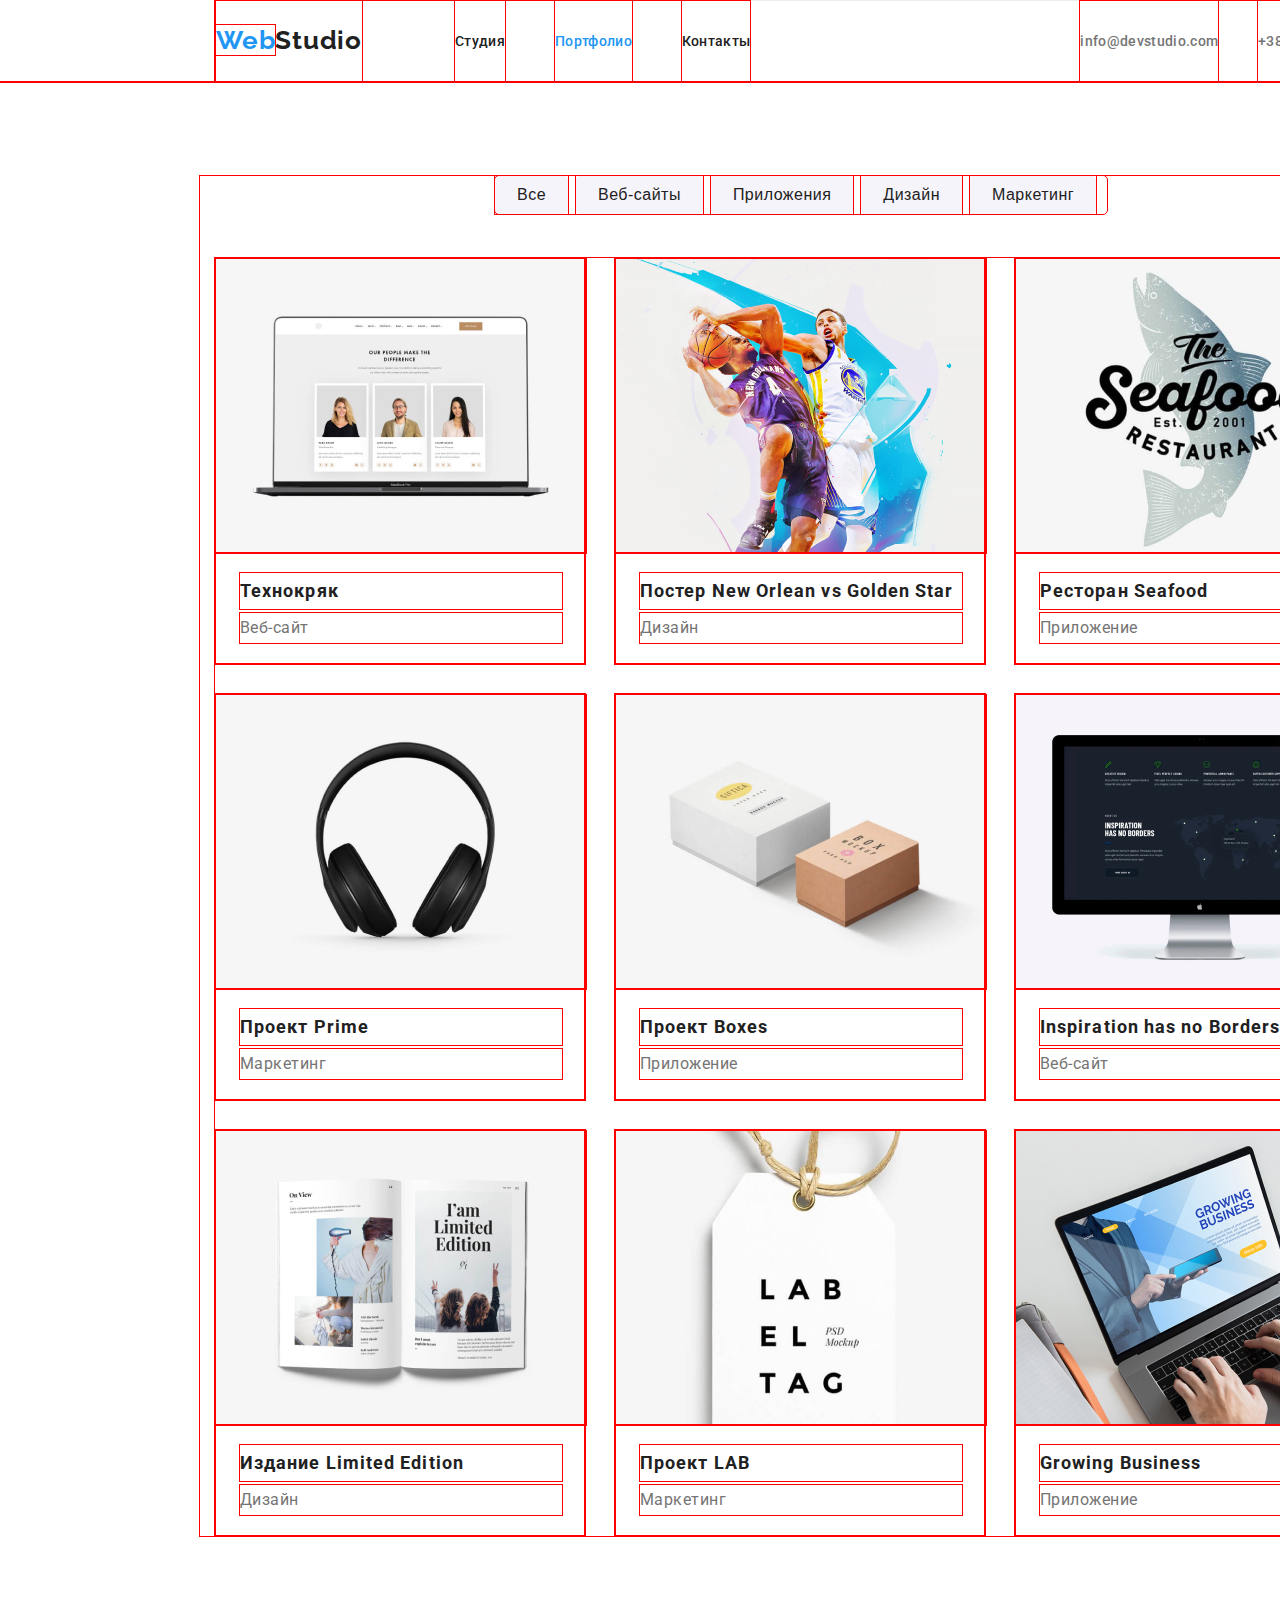
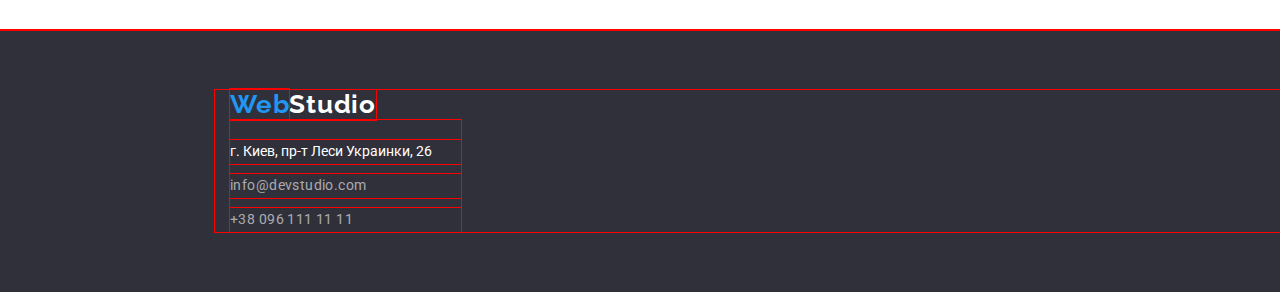
==== commit aa4ed5a0: "ready hw3(23.01.2021)" ====
--- a/portfolio.html
+++ b/portfolio.html
@@ -1,5 +1,5 @@
 <!DOCTYPE html>
-<html lang="en">
+<html lang="en-ru">
 
 <head>
     <meta charset="UTF-8">
--- a/css/styles.css
+++ b/css/styles.css
@@ -7,6 +7,7 @@
 * {
   margin: 0px;
   padding: 0px;
+  outline: 1px solid red;
 }
 body {
   font-family: Roboto, sans-serif;
@@ -29,7 +30,8 @@
 }
 .header-container {
   margin-left: 215px;
-  width: 1200px;
+  margin-right: 215px;
+  width: 1170px;
   display: flex;
   letter-spacing: 0.02em;
   border: 1px solid #ececec;
@@ -93,7 +95,7 @@
   color: var(--accent-color);
 }
 .contact-list:not(:first-child) {
-  margin-left: 50px;
+  margin-left: 40px;
 }
 /* header contacts */
 
@@ -103,12 +105,12 @@
   background: #2f303a;
 }
 .container-hero {
-  width: 1200px;
-  padding: 0px 15px;
-  margin-left: 452px;
+  width: 696px;
+  padding: 0px 15px;
+  margin-left: 435px;
+  margin-right: auto;
 }
 .main-description {
-  width: 696px;
   font-weight: 900;
   font-size: 44px;
   line-height: 1.363;
@@ -119,7 +121,7 @@
 }
 .order-service {
   margin-top: 30px;
-  margin-left: 248px;
+  margin-left: 236px;
   padding: 10px 32px;
   width: 200px;
   font-weight: 700;
@@ -189,7 +191,7 @@
 .what-we-do-title {
   margin-left: 397px;
   margin-bottom: 50px;
-  min-width: 377px;
+  width: 378px;
   font-weight: 700;
   font-size: 36px;
   line-height: 1.166;
@@ -219,7 +221,7 @@
 .team-title {
   margin-bottom: 50px;
   margin-left: 452px;
-  min-width: 266px;
+  width: 266px;
   font-weight: 700;
   font-size: 36px;
   letter-spacing: 0.03em;
@@ -227,7 +229,6 @@
 }
 .team {
   padding-bottom: 94px;
-  width: 1170px;
   height: 368px;
   display: flex;
   flex-wrap: nowrap;
@@ -236,8 +237,6 @@
   text-align: center;
 }
 .team-members {
-  padding-top: 0px;
-  text-align: center;
   color: var(--title-text-color);
 }
 .team-members:not(:last-child) {
@@ -275,13 +274,13 @@
   padding: 0px 15px;
   margin-left: 215px;
   margin-right: auto;
-
   width: 1200px;
   display: inline-block;
 }
 .logo-footer {
   font-family: Raleway, sans-serif;
   font-weight: 700;
+  width: 146px;
   font-size: 26px;
   line-height: 1.153;
   letter-spacing: 0.03em;
@@ -323,7 +322,7 @@
   margin-right: auto;
 }
 .filters {
-  margin-bottom: 50px;
+  margin-bottom: 44px;
   margin-left: 280px;
   width: 612px;
   display: flex;
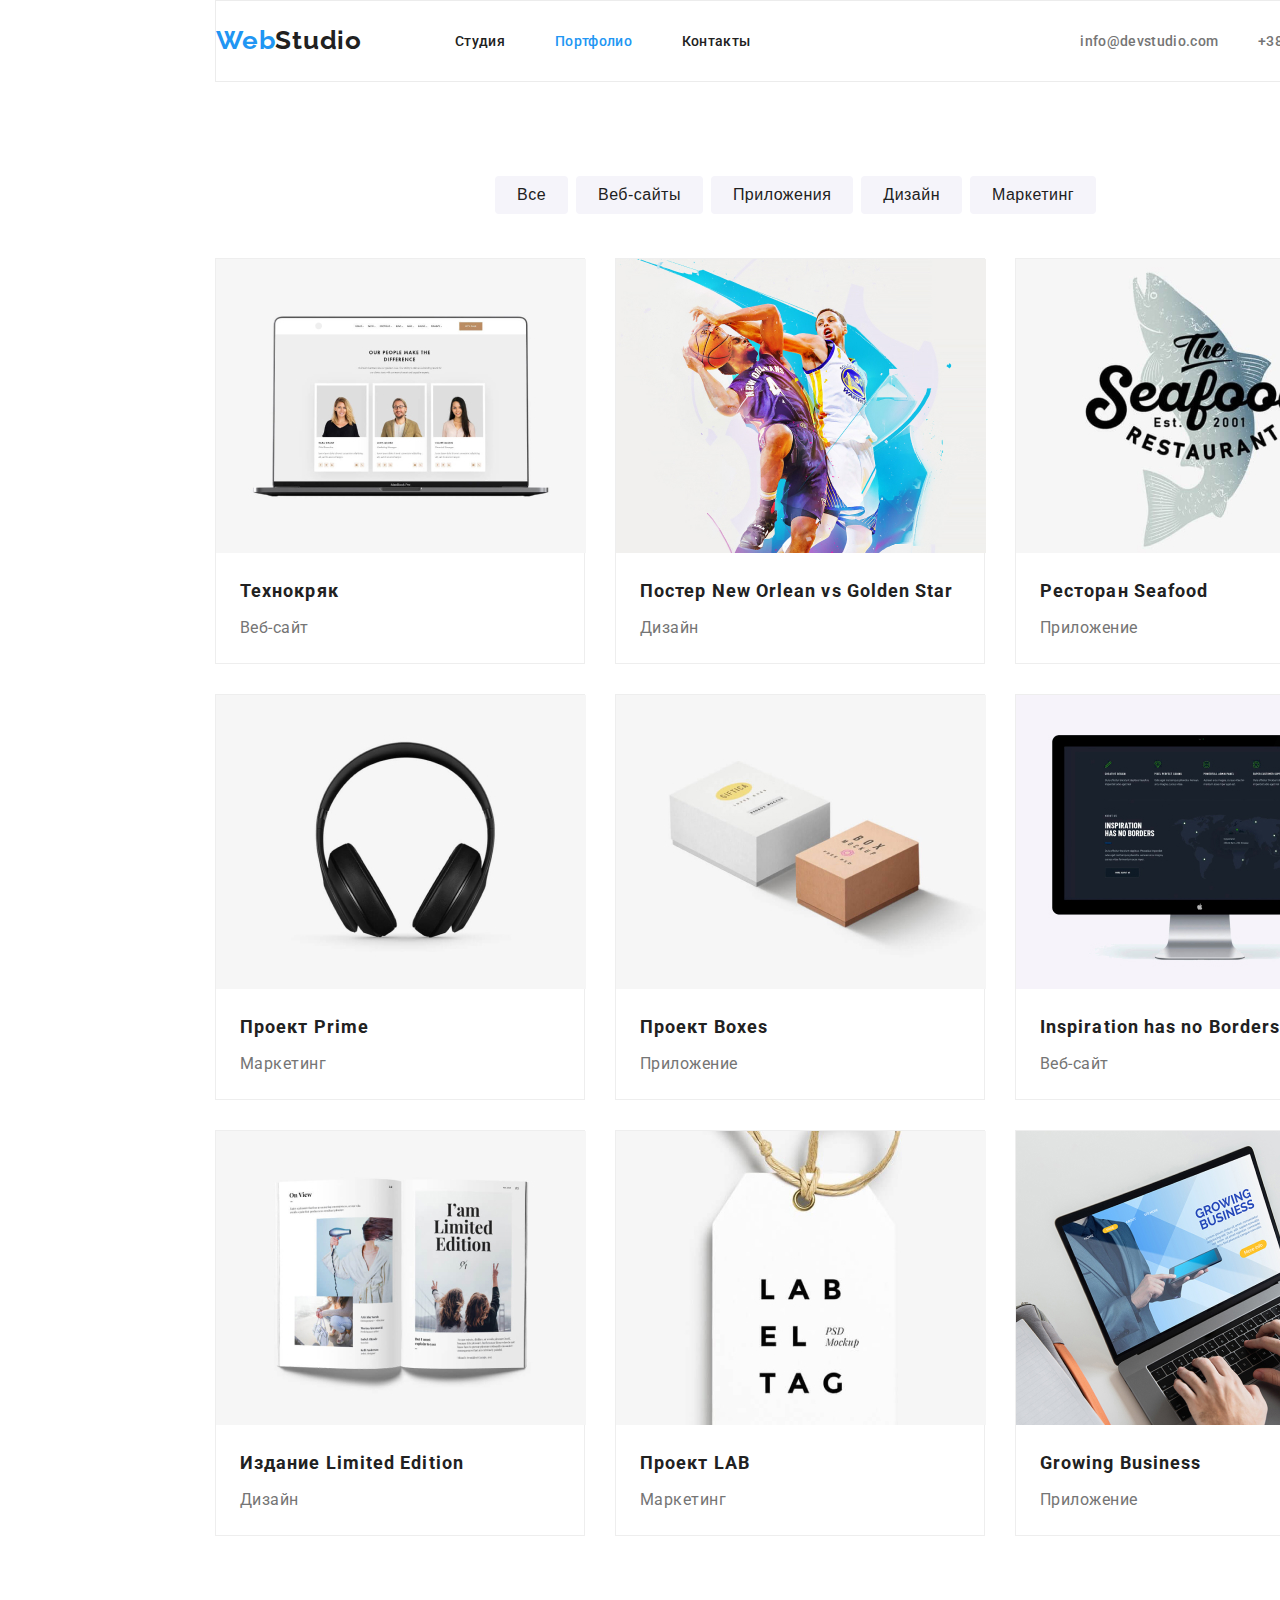
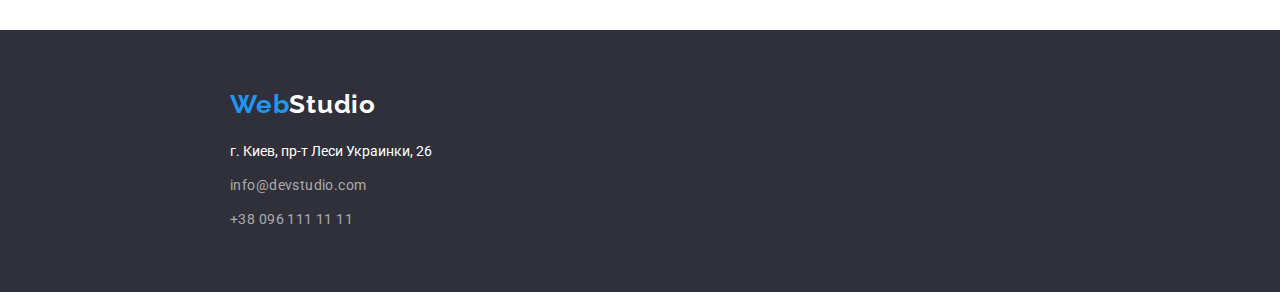
==== commit e6c59aa2: "ready" ====
--- a/portfolio.html
+++ b/portfolio.html
@@ -5,7 +5,7 @@
     <meta charset="UTF-8">
     <meta name="viewport" content="width=device-width, initial-scale=1.0">
     <meta http-equiv="X-UA-Compatible" content="IE=Edge">
-    <title>Портфолио</title>
+    <title>portfolio</title>
     <link rel="stylesheet" href="https://cdnjs.cloudflare.com/ajax/libs/modern-normalize/1.0.0/modern-normalize.min.css"
         integrity="sha512-ISS7cAi1PEhQ8jnbJpJZMd29NlhNj4AWYyLOSp2CE/CsHxTCu+r+t0D2yoJudVrd0/8fTVPUVDzY5Tvli75u/g=="
         crossorigin="anonymous"/>
@@ -32,7 +32,7 @@
                     </a>
                 </li>
                 <li class="nav-list">
-                    <a class="nav-link link-effects" href="#" >Контакты
+                    <a class="nav-link link-effects" href="#">Контакты
                     </a>
                 </li>
             </ul>
--- a/css/styles.css
+++ b/css/styles.css
@@ -7,7 +7,6 @@
 * {
   margin: 0px;
   padding: 0px;
-  outline: 1px solid red;
 }
 body {
   font-family: Roboto, sans-serif;
@@ -59,8 +58,6 @@
   margin-left: 93px;
   display: flex;
   font-weight: 500;
-}
-.nav-list {
 }
 .nav-list:not(:first-child) {
   margin-left: 50px;
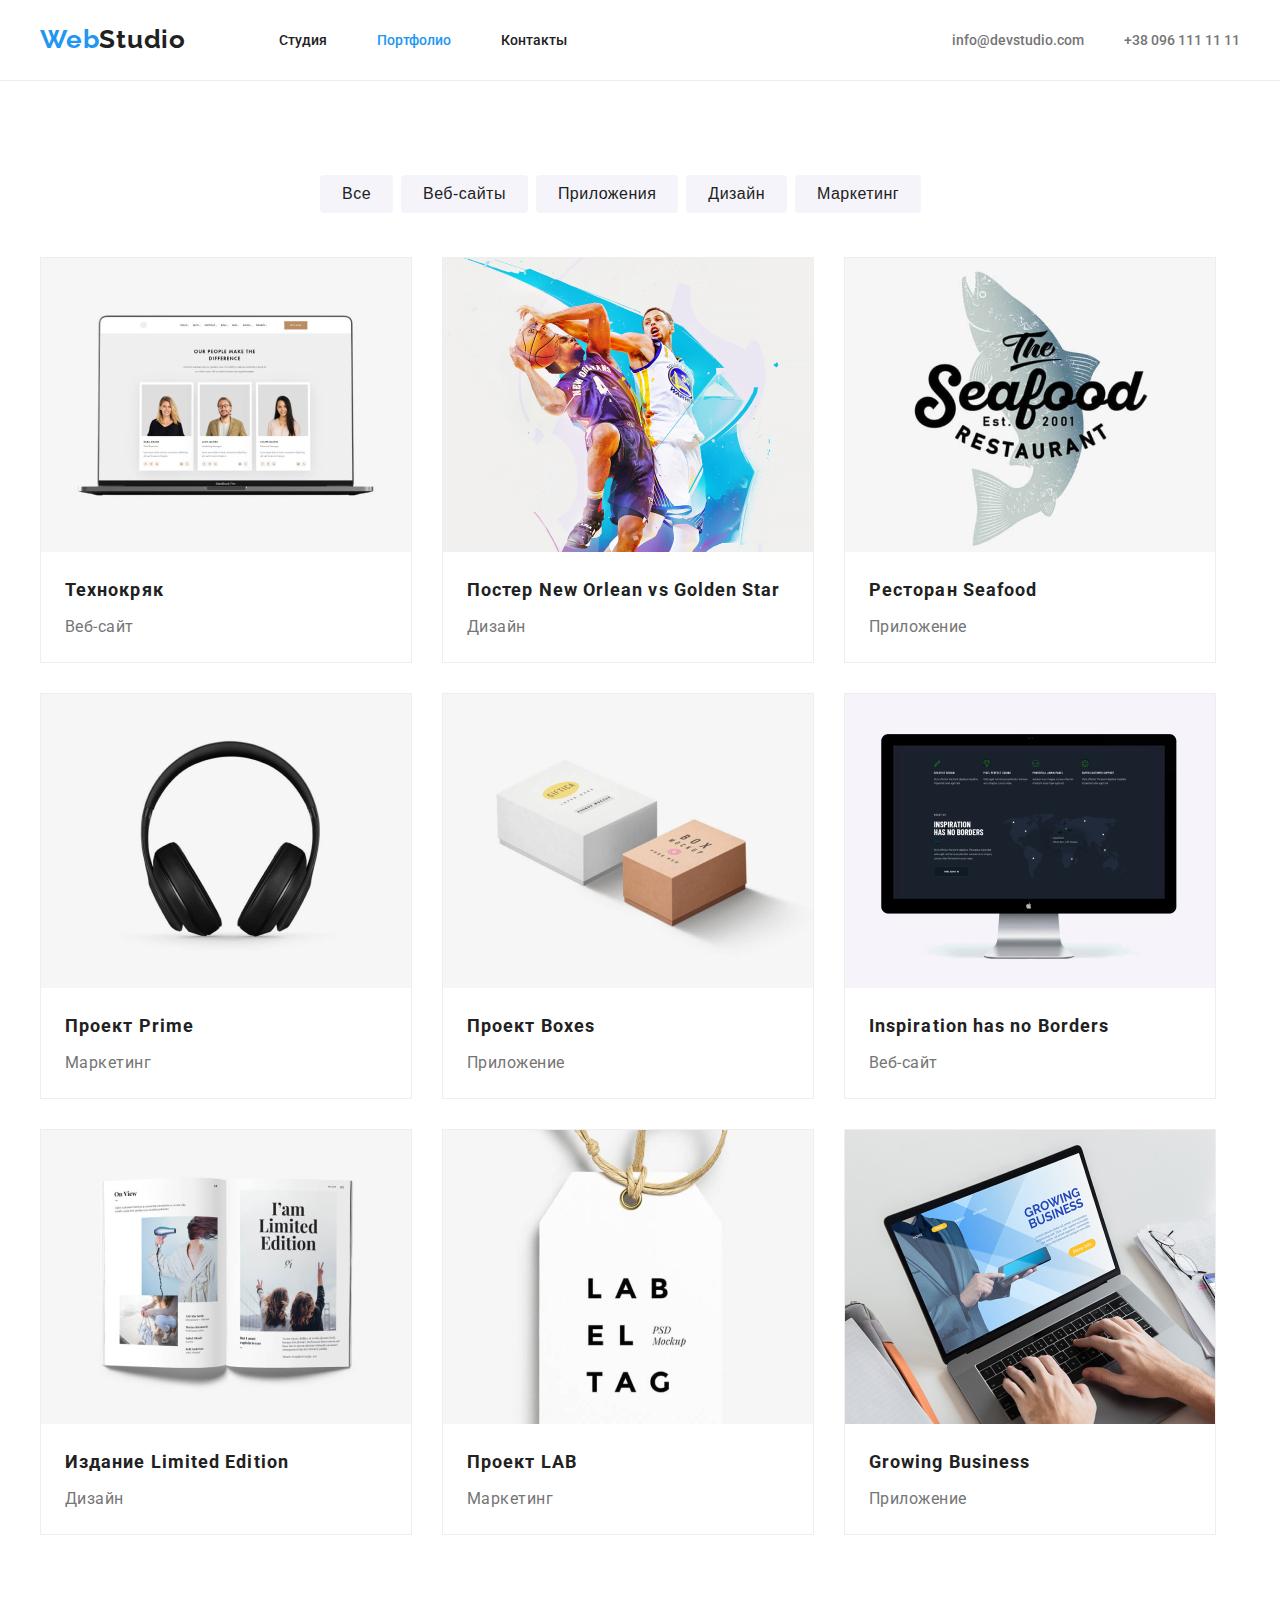
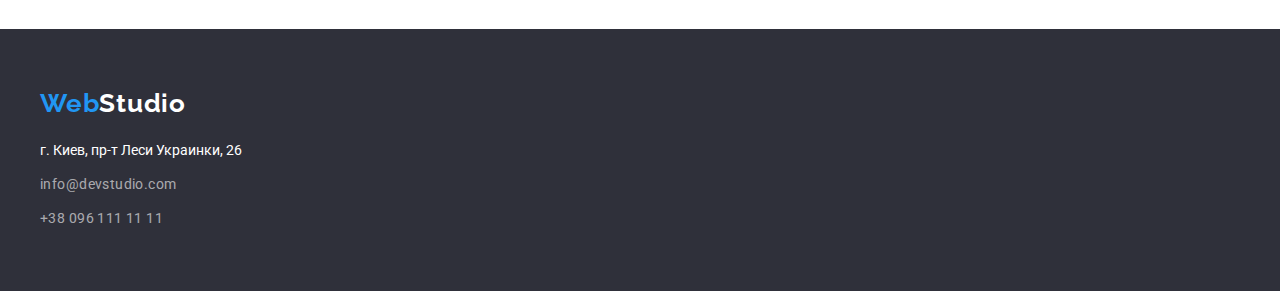
==== commit 8ead794e: "Edited(24.01.2021)" ====
--- a/portfolio.html
+++ b/portfolio.html
@@ -15,45 +15,45 @@
     <link rel="stylesheet" href="./css/styles.css" />
 </head>
 <body>
-    <header>
-        <div class="header-container">
-            <!--menu nav-->
-        <nav class="nav-list">
-            <a class="logo-top link-effects" href="./index.html">
-                <span class="web">Web</span>Studio
-            </a>
-            <ul class="navigation">
-                <li class="nav-list">
-                    <a class="nav-link link-effects" href="./index.html">Студия
-                    </a>
+    <header class="header">
+        <div class="container">
+            <!-- header nav menu -->
+            <nav class="nav-list">
+                <a class="logo-top link-effects" href="./index.html">
+                    <span class="web">Web</span>Studio
+                </a>
+                <ul class="navigation">
+                    <li class="nav-list">
+                        <a class="nav-link link-effects" href="./index.html">Студия
+                        </a>
+                    </li>
+                    <li class="nav-list">
+                        <a class="nav-link link-effects nav-link-current" href="./portfolio.html">Портфолио
+                        </a>
+                    </li>
+                    <li class="nav-list">
+                        <a class="nav-link link-effects" href="#">Контакты
+                        </a>
+                    </li>
+                </ul>
+            </nav>
+            <!--menu nav end-->
+            <!-- header contacts -->
+            <ul class="contacts">
+                <li class="contact-list">
+                    <a class="contact-link link-effects" href="mailto:info@devstudio.com">info@devstudio.com</a>
                 </li>
-                <li class="nav-list" >
-                    <a class="nav-link nav-link-current link-effects" href="./portfolio.html">Портфолио
-                    </a>
-                </li>
-                <li class="nav-list">
-                    <a class="nav-link link-effects" href="#">Контакты
-                    </a>
+                <li class="contact-list">
+                    <a class="contact-link link-effects" href="tel:+380961111111">+38 096 111 11 11</a>
                 </li>
             </ul>
-        </nav>
-        <!--menu nav end-->
-        <!-- header contacts -->
-        <ul class="contacts">
-            <li class="contact-list">
-                <a class="contact-link link-effects" href="mailto:info@devstudio.com">info@devstudio.com</a>
-            </li>
-            <li class="contact-list">
-                <a class="contact-link link-effects" href="tel:+380961111111">+38 096 111 11 11</a>
-            </li>
-        </ul>
         </div>
         <!-- header contacts end -->
     </header>
     <main>
         <!-- section portfolio-->
         <section class="section-portfolio">
-            <div class="portfolio-container">
+            <div class="container">
                 <h1 hidden>Портфолио</h1>
                 <ul class="filters">
                     <li class="filter-item">
@@ -76,7 +76,8 @@
                 <ul class="projects">
                     <li class="project-list">
                         <a class="link-effects" href="#">
-                            <img src="./imagesportfolio/technocriak.jpg" alt= "Технокряк"/>
+                            <img src="./imagesportfolio/technocriak.jpg" alt= "Технокряк" 
+                            width="370" height="294"/>
                             <div class="project-text">
                                 <h3 class="project-title">Технокряк</h3>
                                 <p class="project-description">Веб-сайт</p>
@@ -85,7 +86,8 @@
                     </li>
                     <li class="project-list">
                         <a class="link-effects" href="#">
-                            <img src="./imagesportfolio/neworlean.jpg" alt="Постер New Orlean vs Golden Star"/>
+                            <img src="./imagesportfolio/neworlean.jpg" alt="Постер New Orlean vs Golden Star" 
+                            width="370" height="294"/>
                             <div class="project-text">
                                 <h3 class="project-title">Постер New Orlean vs Golden Star</h3>
                                 <p class="project-description">Дизайн</p>
@@ -94,7 +96,8 @@
                     </li>
                     <li class="project-list">
                         <a class="link-effects" href="#">
-                            <img src="./imagesportfolio/restoraunt.jpg" alt="Ресторан Seafood"/>
+                            <img src="./imagesportfolio/restoraunt.jpg" alt="Ресторан Seafood"
+                            width="370" height="294"/>
                             <div class="project-text">
                                 <h3 class="project-title">Ресторан Seafood</h3>
                                 <p class="project-description">Приложение</p>
@@ -103,7 +106,8 @@
                     </li>
                     <li class="project-list">
                         <a class="link-effects" href="#">
-                            <img src="./imagesportfolio/projectprime.jpg" alt="Проект Prime"/>
+                            <img src="./imagesportfolio/projectprime.jpg" alt="Проект Prime" 
+                            width="370" height="294"/>
                             <div class="project-text">
                                 <h3 class="project-title">Проект Prime</h3>
                                 <p class="project-description">Маркетинг</p>
@@ -112,7 +116,8 @@
                     </li>
                     <li class="project-list">
                         <a class="link-effects" href="#">
-                            <img src="./imagesportfolio/projectboxes.jpg" alt="Проект Boxes"/>
+                            <img src="./imagesportfolio/projectboxes.jpg" alt="Проект Boxes" 
+                            width="370" height="294"/>
                             <div class="project-text">
                                 <h3 class="project-title">Проект Boxes</h3>
                                 <p class="project-description">Приложение</p>
@@ -121,7 +126,8 @@
                     </li>
                     <li class="project-list">
                         <a class="link-effects" href="#">
-                            <img src="./imagesportfolio/inspiration.jpg" alt="Inspiration has no Borders"/>
+                            <img src="./imagesportfolio/inspiration.jpg" alt="Inspiration has no Borders"
+                             width="370" height="294"/>
                             <div class="project-text">
                                 <h3 class="project-title">Inspiration has no Borders</h3>
                                 <p class="project-description">Веб-сайт</p>
@@ -130,7 +136,8 @@
                     </li>
                     <li class="project-list">
                         <a class="link-effects" href="#">
-                            <img src="./imagesportfolio/limitededition.jpg" alt="Издание Limited Edition"/>
+                            <img src="./imagesportfolio/limitededition.jpg" alt="Издание Limited Edition" 
+                            width="370" height="294"/>
                             <div class="project-text">
                                 <h3 class="project-title">Издание Limited Edition</h3>
                                 <p class="project-description">Дизайн</p>
@@ -139,7 +146,8 @@
                     </li>
                     <li class="project-list">
                         <a class="link-effects" href="#">
-                            <img src="./imagesportfolio/projectlab.jpg" alt="Проект LAB"/>
+                            <img src="./imagesportfolio/projectlab.jpg" alt="Проект LAB" 
+                            width="370" height="294"/>
                             <div class="project-text">
                                 <h3 class="project-title">Проект LAB</h3>
                                 <p class="project-description">Маркетинг</p>
@@ -148,7 +156,8 @@
                     </li>
                     <li class="project-list">
                         <a class="link-effects" href="#">
-                            <img src="./imagesportfolio/growingbusiness.jpg" alt="Growing Business"/>
+                            <img src="./imagesportfolio/growingbusiness.jpg" alt="Growing Business" 
+                            width="370" height="294"/>
                             <div class="project-text">
                                 <h3 class="project-title">Growing Business</h3>
                                 <p class="project-description">Приложение</p>
@@ -162,7 +171,7 @@
     </main>
     <!-- footer -->
     <footer class="footer">
-        <div class="footer-container">
+        <div class="container">
             <a class="logo-footer link-effects" href="./index.html">
                 <span class="web">Web</span>Studio</a>
                 <address class="footer-address">
--- a/css/styles.css
+++ b/css/styles.css
@@ -12,7 +12,6 @@
   font-family: Roboto, sans-serif;
   font-style: normal;
   font-weight: normal;
-  display: inline-block;
   background: var(--common-lite-color);
 }
 ul {
@@ -27,16 +26,17 @@
   margin: 0px;
   padding: 0px;
 }
-.header-container {
-  margin-left: 215px;
-  margin-right: 215px;
-  width: 1170px;
-  display: flex;
-  letter-spacing: 0.02em;
-  border: 1px solid #ececec;
-  background: var(--common-lite-color);
-}
-
+.header {
+  border-bottom: 1px solid rgba(236, 236, 236, 1);
+}
+.header .container {
+  display: flex;
+}
+.container {
+  width: 1200px;
+  padding: 0px 15px;
+  margin: 0 auto;
+}
 /* header nav menu */
 .nav-list {
   display: flex;
@@ -78,8 +78,10 @@
 
 /* header contacts */
 .contacts {
-  margin-left: 330px;
-  display: flex;
+  margin-left: auto;
+  display: flex;
+}
+.contact-list {
 }
 .contact-link {
   padding: 32px 0px;
@@ -87,6 +89,7 @@
   font-size: 14px;
   line-height: 1.142;
   color: var(--secondary-text-color);
+  display: flex;
 }
 .contact-link:hover {
   color: var(--accent-color);
@@ -98,16 +101,16 @@
 
 /* section hero */
 .section-hero {
+  margin-left: auto;
+  margin-right: auto;
   padding: 200px 0px;
   background: #2f303a;
-}
-.container-hero {
-  width: 696px;
-  padding: 0px 15px;
-  margin-left: 435px;
-  margin-right: auto;
+  box-sizing: border-box;
+  display: block;
+  text-align: center;
 }
 .main-description {
+  margin-bottom: 30px;
   font-weight: 900;
   font-size: 44px;
   line-height: 1.363;
@@ -117,10 +120,10 @@
   color: var(--common-lite-color);
 }
 .order-service {
-  margin-top: 30px;
-  margin-left: 236px;
+  margin-left: auto;
+  margin-right: auto;
   padding: 10px 32px;
-  width: 200px;
+  display: inline-block;
   font-weight: 700;
   font-size: 16px;
   line-height: 1.875;
@@ -136,12 +139,6 @@
 .section-features {
   padding: 94px 0px;
 }
-.features-container {
-  width: 1200px;
-  padding: 0px 15px;
-  margin-left: auto;
-  margin-right: auto;
-}
 .features-title {
   text-align: center;
   visibility: hidden;
@@ -152,6 +149,9 @@
   font-size: 14px;
   line-height: 1.714;
   color: var(--common-lite-color);
+}
+.details:last-child {
+  margin-right: 0;
 }
 .details {
   margin-right: 30px;
@@ -209,12 +209,6 @@
   background-color: #f5f4fa;
   padding: 94px 0px;
 }
-.team-container {
-  width: 1200px;
-  margin-left: auto;
-  margin-right: auto;
-  padding: 0px 15px;
-}
 .team-title {
   margin-bottom: 50px;
   margin-left: 452px;
@@ -234,6 +228,9 @@
   text-align: center;
 }
 .team-members {
+  border-radius: 0px 0px 4px 4px;
+  box-shadow: 0px 1px 3px rgba(0, 0, 0, 0.12), 0px 1px 1px rgba(0, 0, 0, 0.14),
+    0px 2px 1px rgba(0, 0, 0, 0.2);
   color: var(--title-text-color);
 }
 .team-members:not(:last-child) {
@@ -243,9 +240,9 @@
   padding: 30px 32px;
   flex-basis: calc(100% / 3 - 20px);
   border-radius: 0px 0px 4px 4px;
-  background-color: var(--common-lite-color);
   box-shadow: 0px 1px 3px rgba(0, 0, 0, 0.12), 0px 1px 1px rgba(0, 0, 0, 0.14),
     0px 2px 1px rgba(0, 0, 0, 0.2);
+  background-color: var(--common-lite-color);
 }
 .team-member {
   font-weight: 500;
@@ -267,13 +264,6 @@
   background: #2f303a;
   padding: 60px 0px;
 }
-.footer-container {
-  padding: 0px 15px;
-  margin-left: 215px;
-  margin-right: auto;
-  width: 1200px;
-  display: inline-block;
-}
 .logo-footer {
   font-family: Raleway, sans-serif;
   font-weight: 700;
@@ -312,12 +302,6 @@
 .section-portfolio {
   padding: 94px 0px;
 }
-.portfolio-container {
-  padding: 0px 15px;
-  width: 1200px;
-  margin-left: 200px;
-  margin-right: auto;
-}
 .filters {
   margin-bottom: 44px;
   margin-left: 280px;
@@ -352,7 +336,7 @@
   border-radius: 4px;
 }
 .projects {
-  width: 1170px;
+  width: 1200px;
   display: flex;
   flex-wrap: wrap;
   text-align: center;
@@ -360,7 +344,6 @@
 .project-list {
   margin-bottom: 30px;
   margin-left: 30px;
-  width: 370px;
   box-sizing: border-box;
   text-align: left;
   background: var(--common-lite-color);
